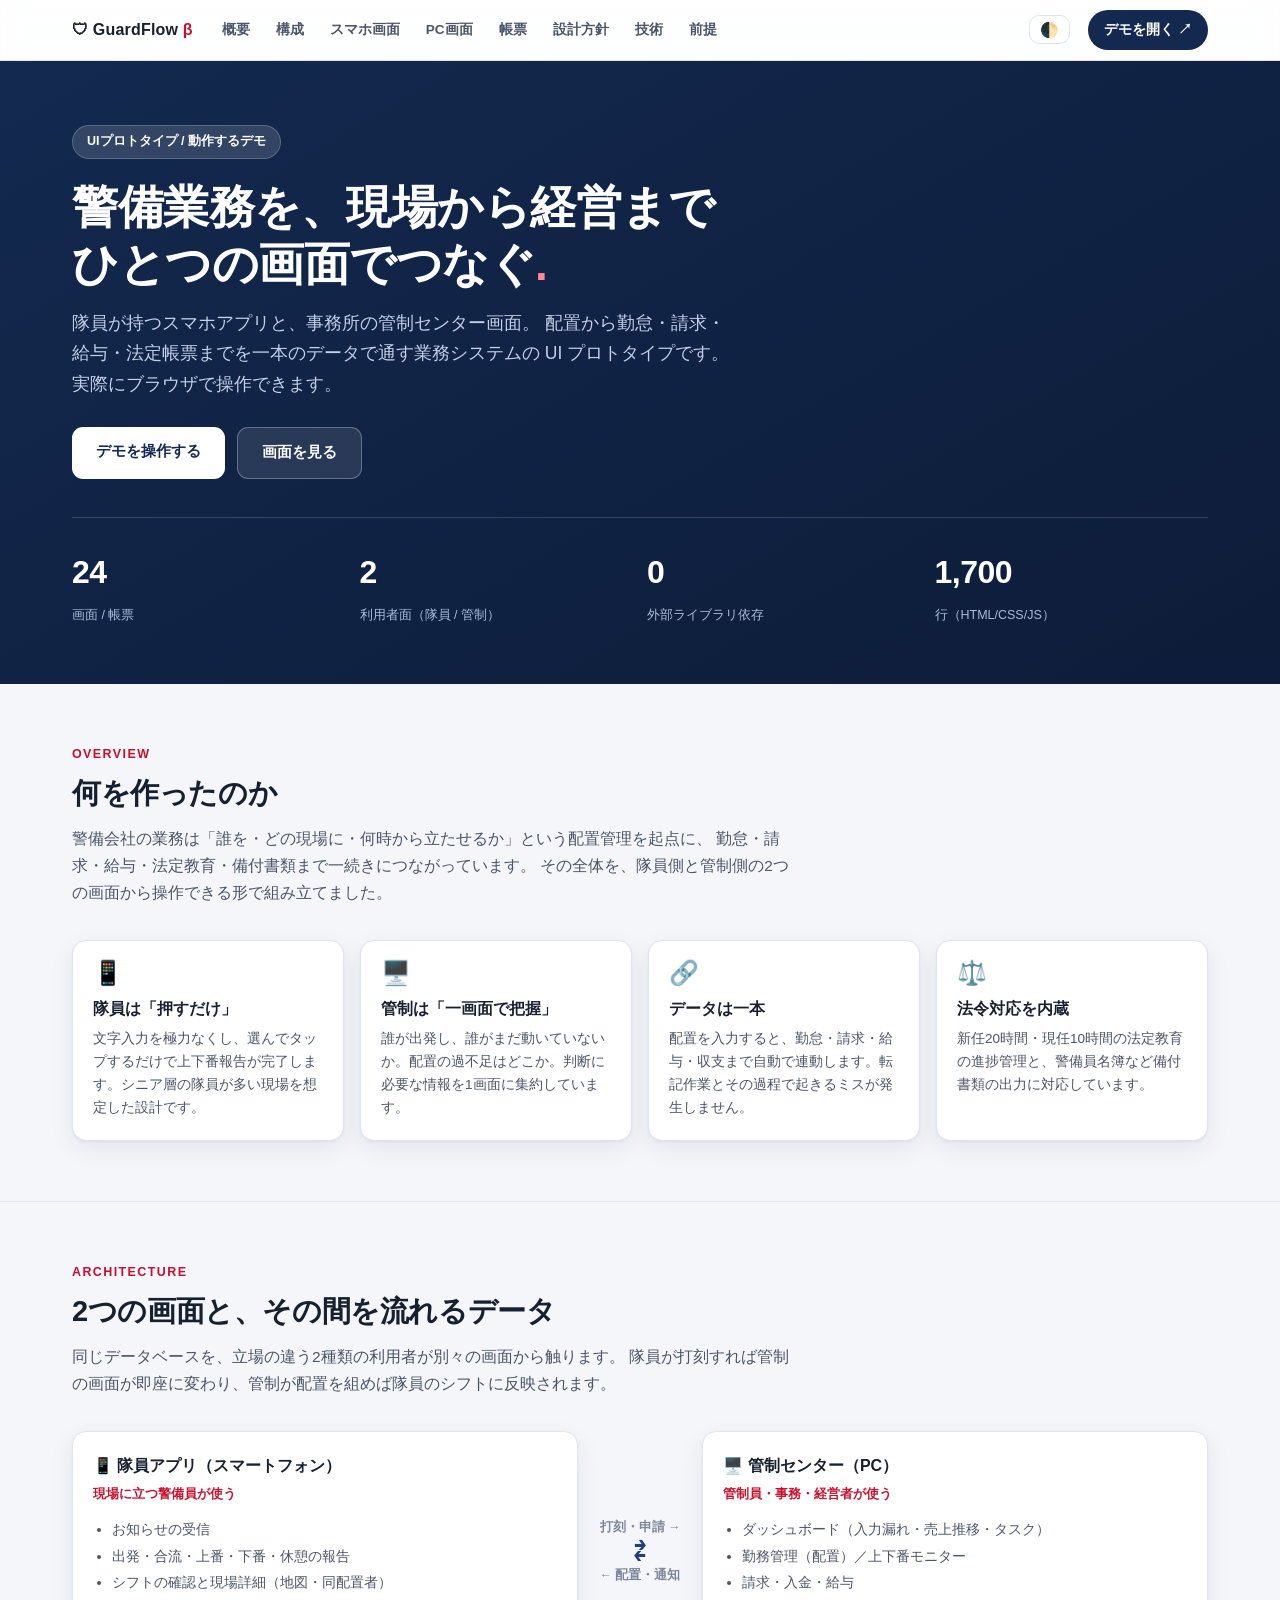
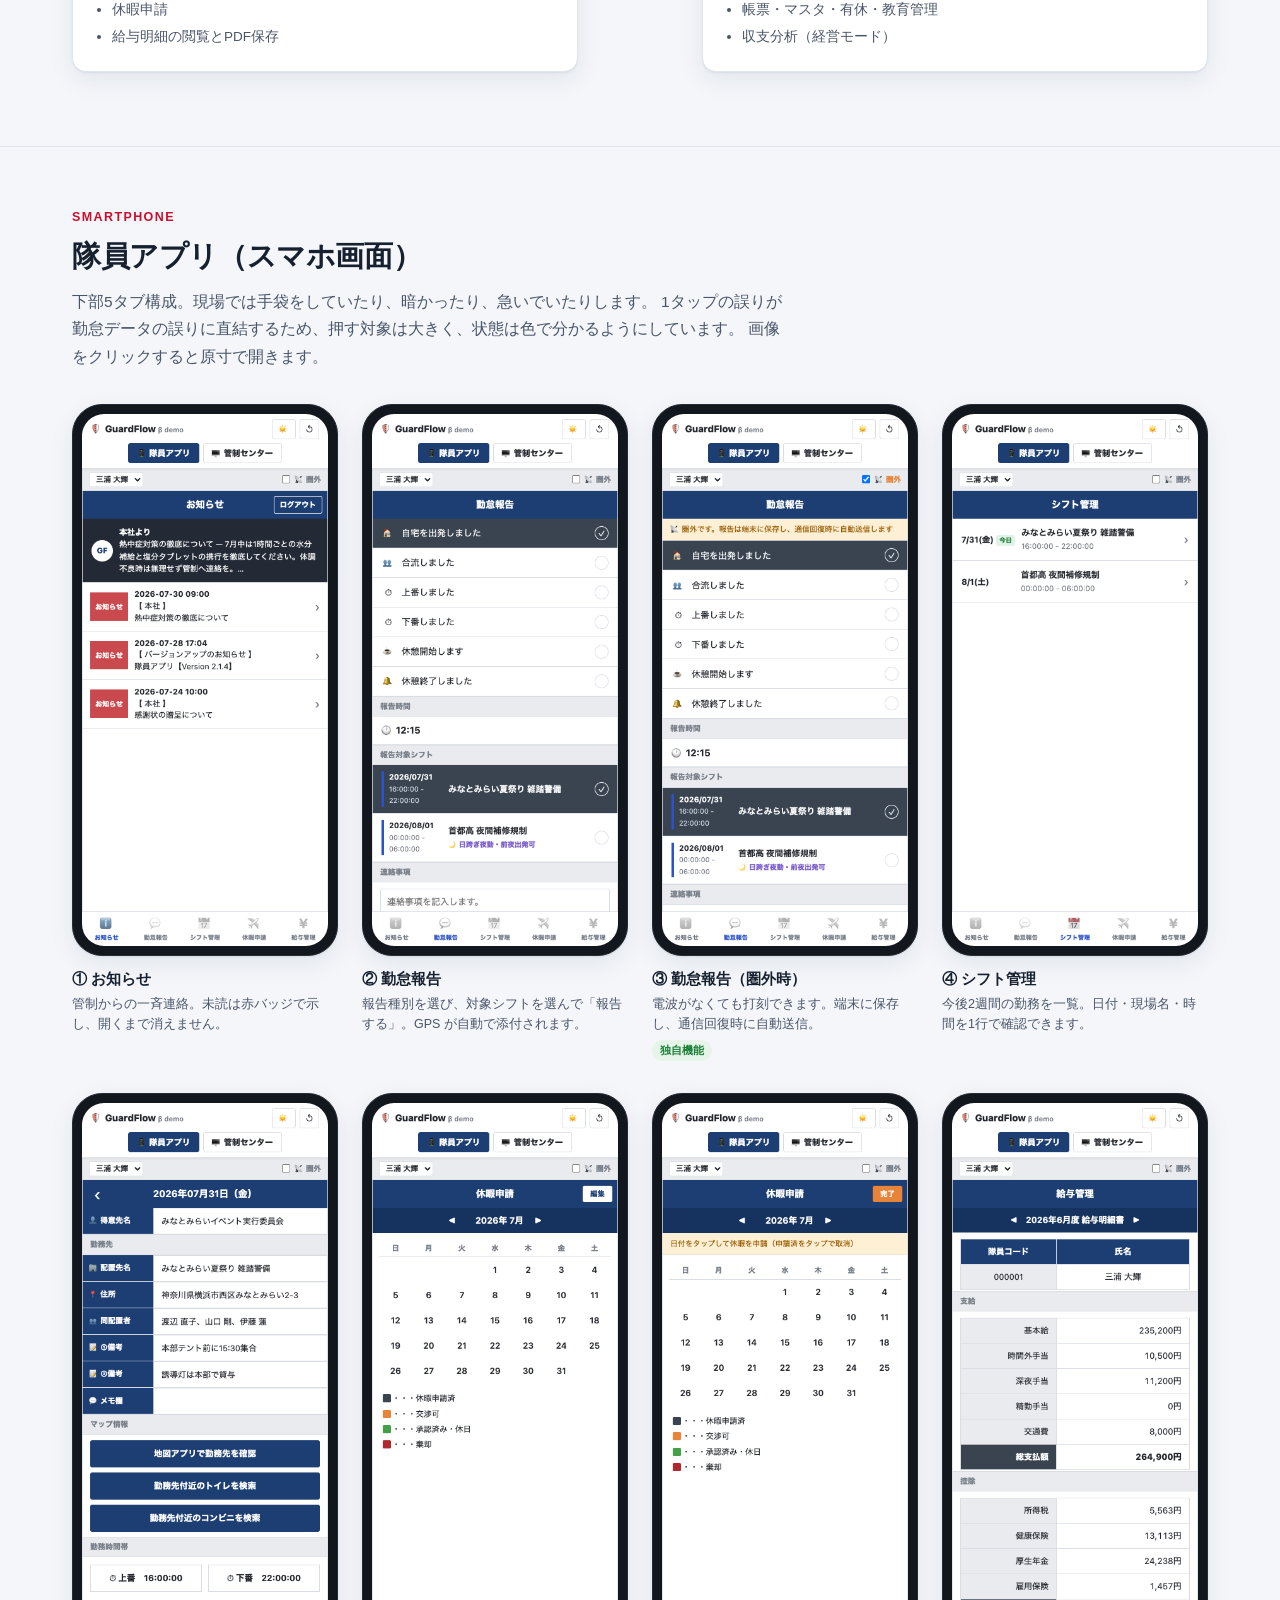
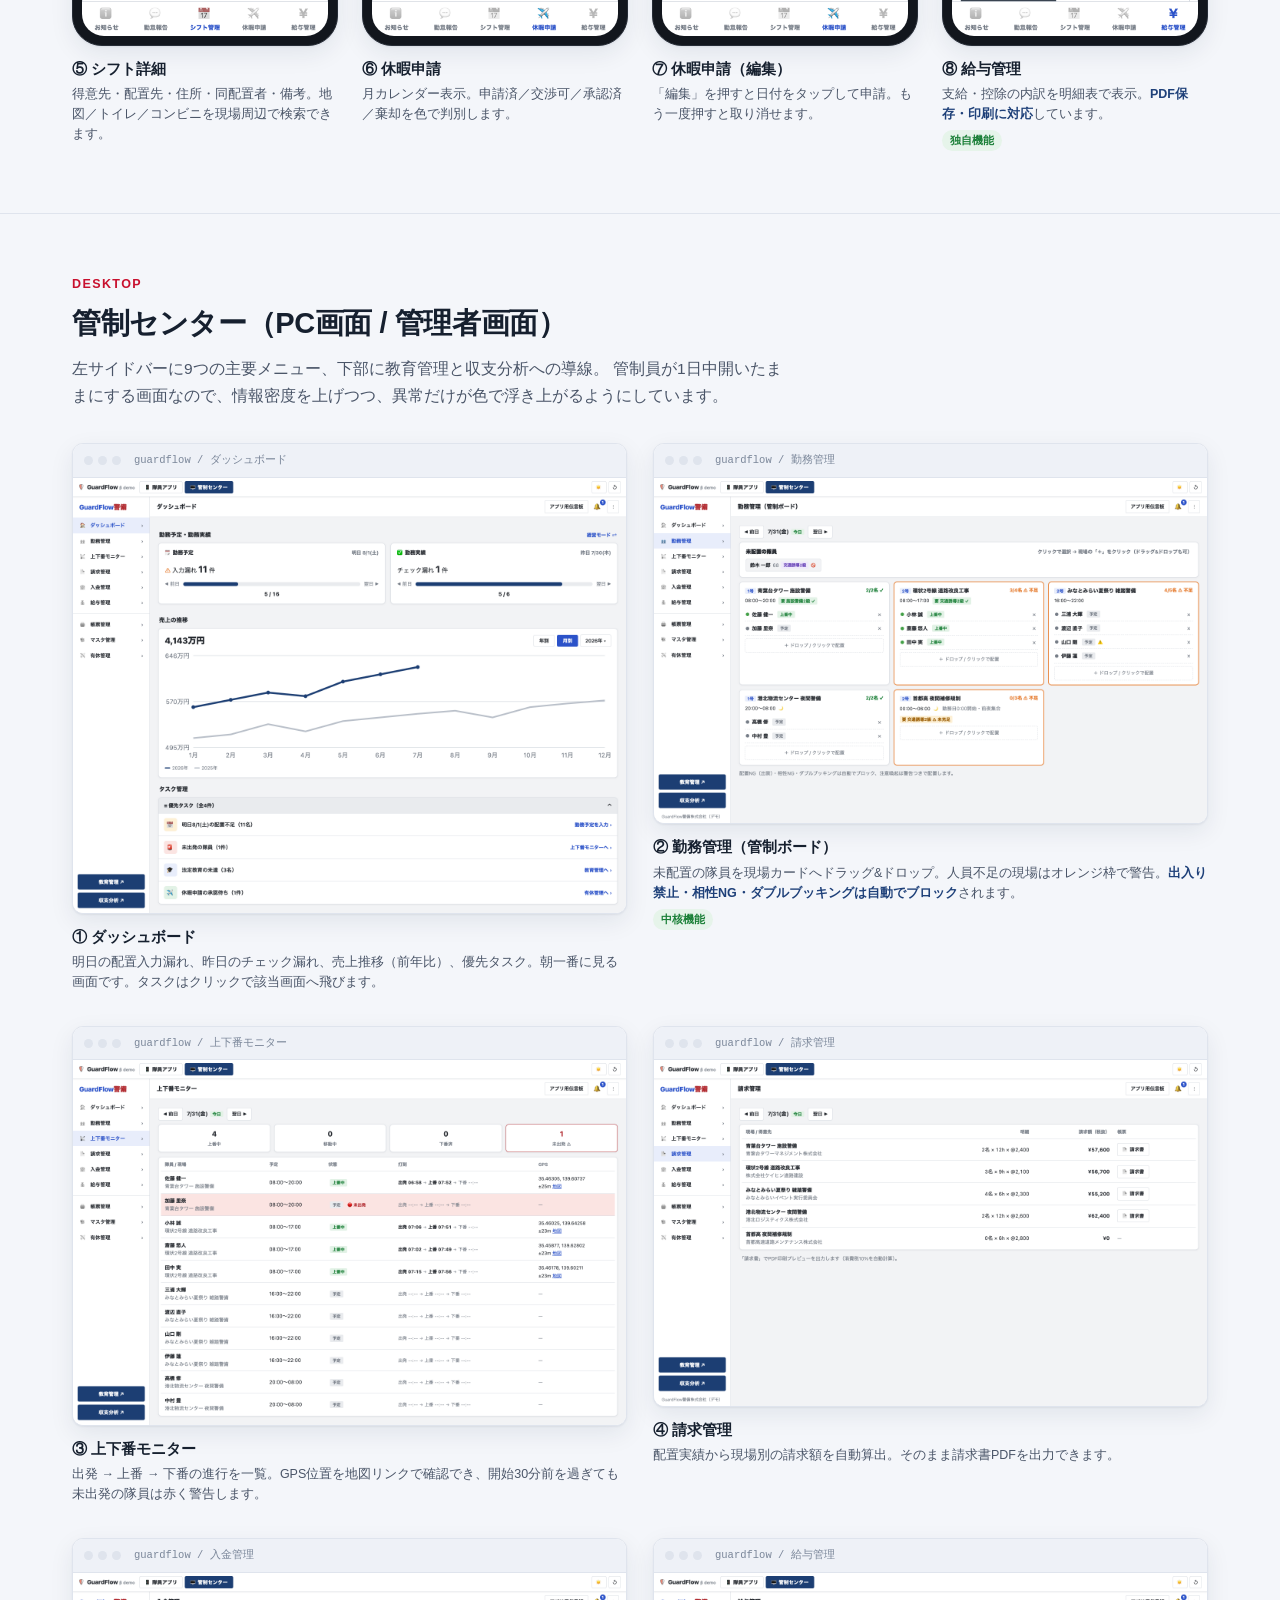
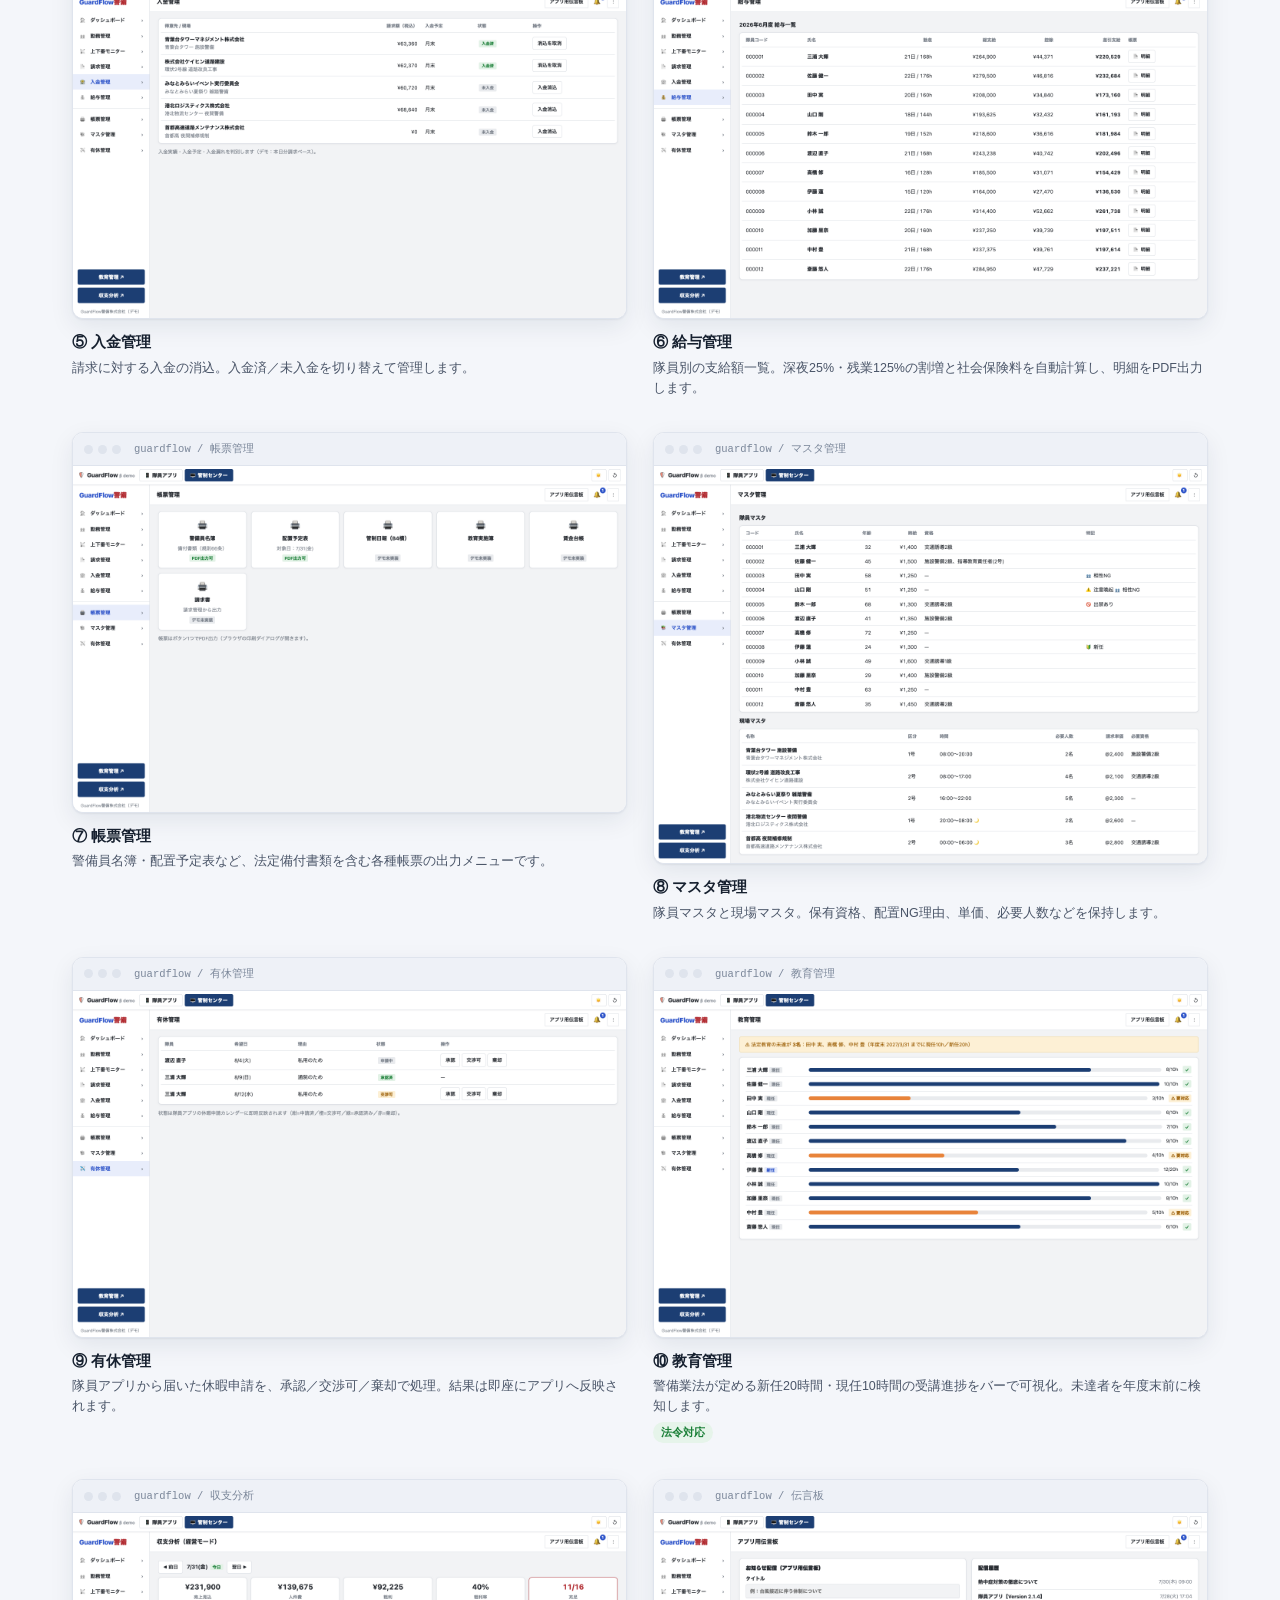
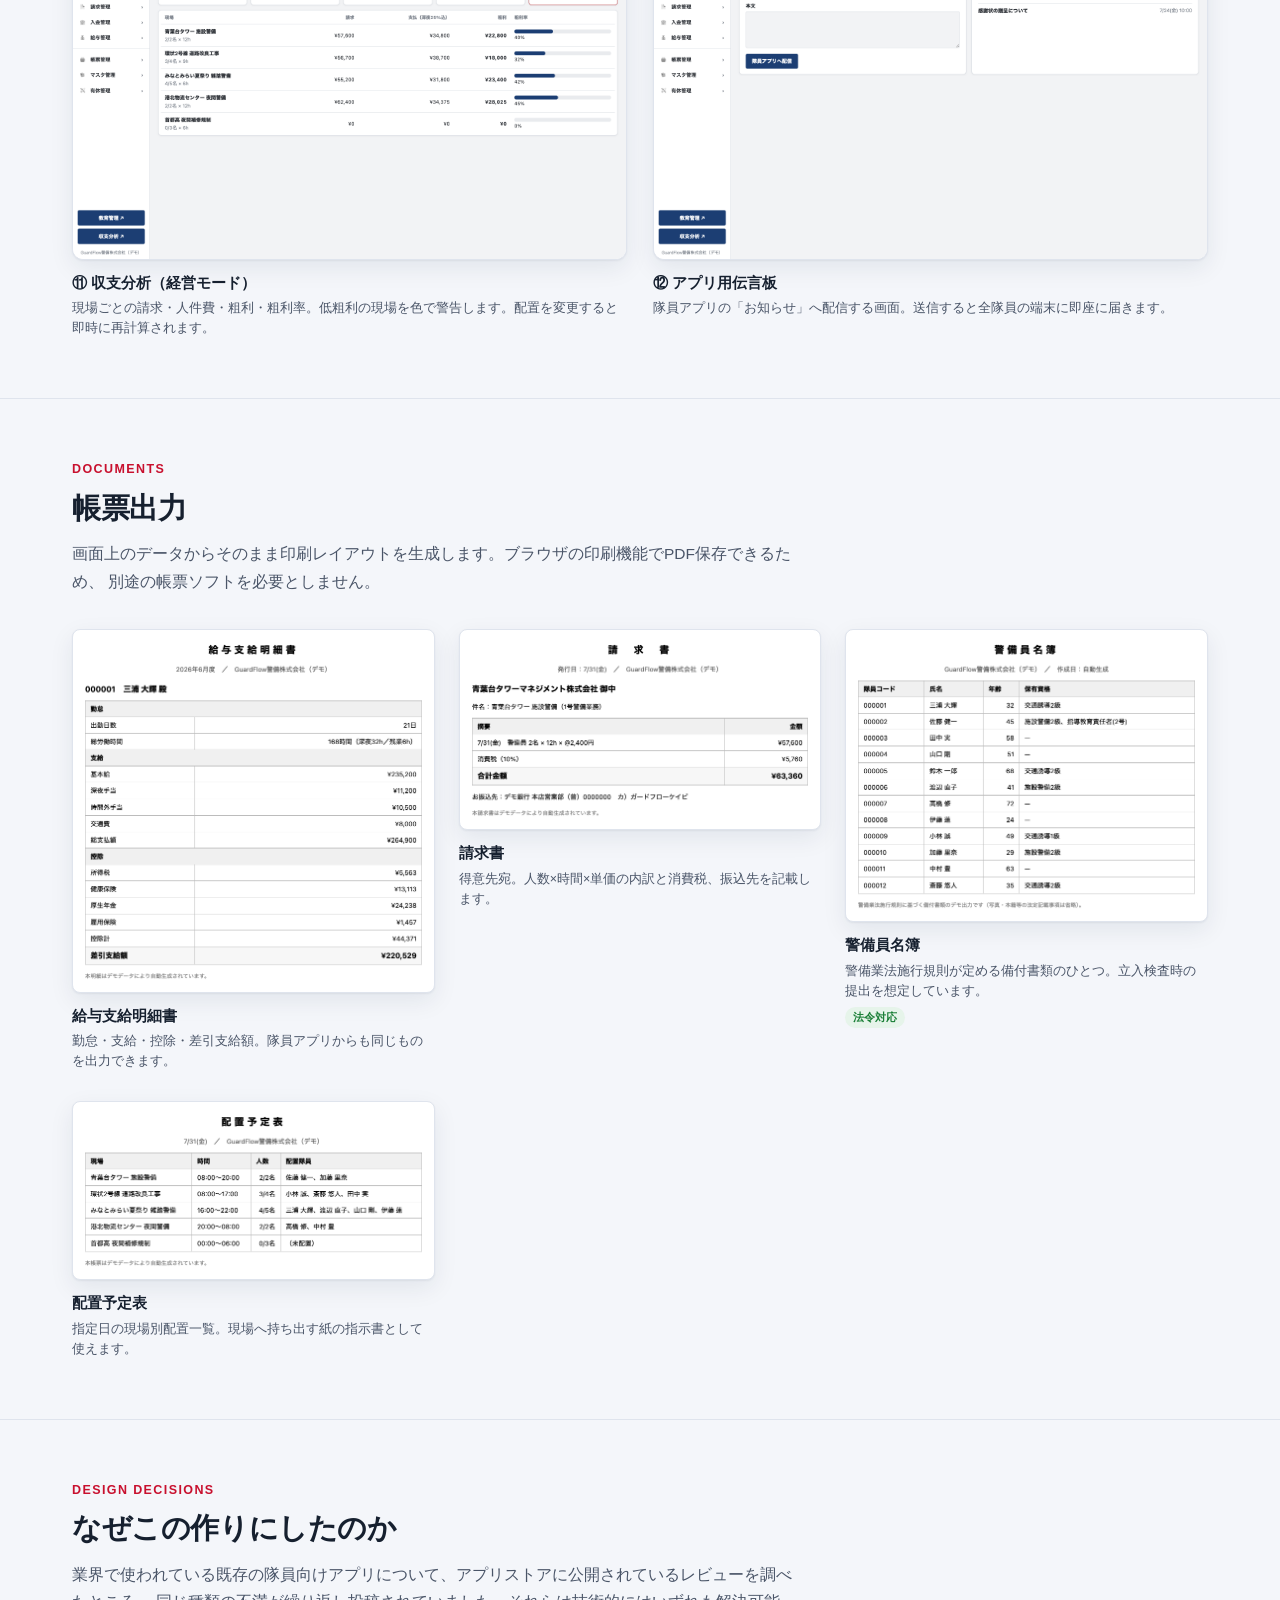
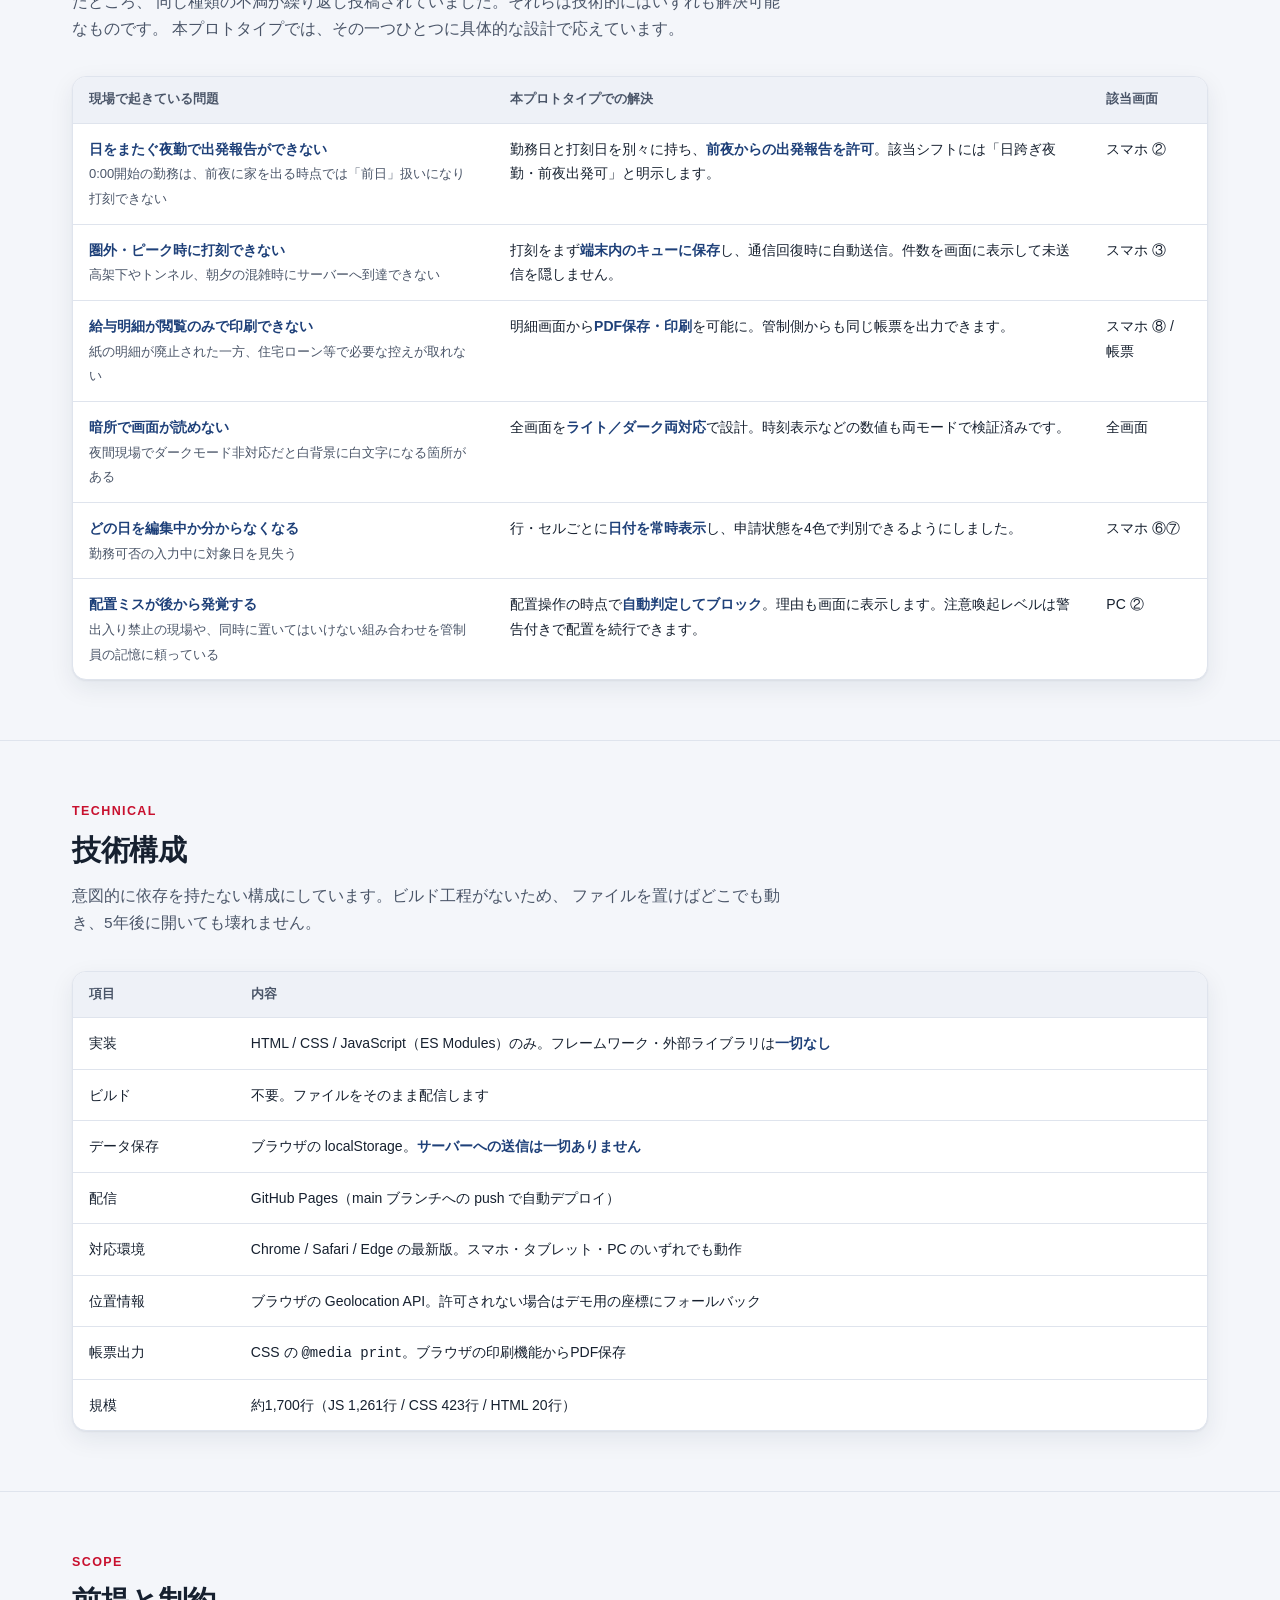
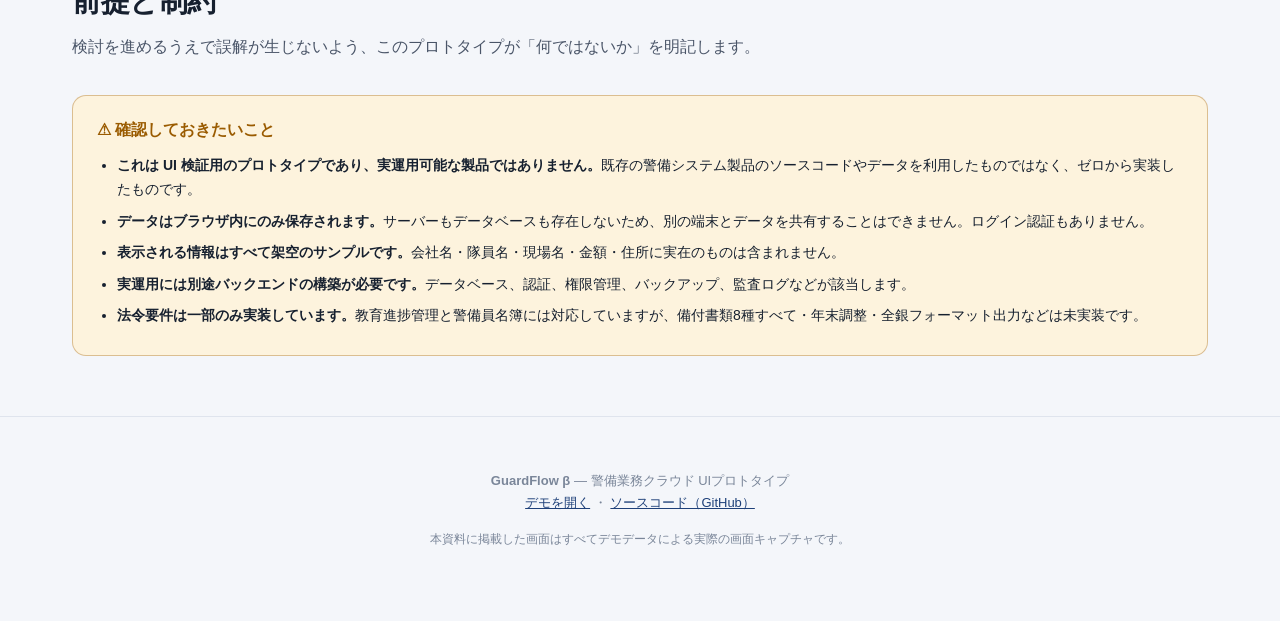
==== app/docs/index.html @ d98e6374 "画面説明資料と全24画面のスクリーンキャプチャを追加 app/docs/ に説明資料を追加し、GitHub Pages の /docs/ で公開する。  - スマホ8画面・PC12画面・帳票4種のキャ" ====
<!doctype html>
<html lang="ja">
<head>
<meta charset="utf-8">
<meta name="viewport" content="width=device-width, initial-scale=1">
<title>GuardFlow β — 画面説明資料</title>
<meta name="description" content="警備業向け業務管理システムのUIプロトタイプ。隊員向けスマホアプリと管制センターPC画面の全24画面を解説します。">
<style>
:root{
  --navy:#13294f; --navy-2:#1e4079; --navy-ink:#fff;
  --red:#c8102e;
  --bg:#f4f6fa; --surface:#fff; --surface-2:#eef1f7;
  --text:#16202f; --text-2:#4a5568; --muted:#7a8699;
  --line:#dfe4ed;
  --ok:#1a7f37; --ok-bg:#e6f4ea;
  --warn:#9a5b00; --warn-bg:#fdf3dd;
  --radius:14px;
  --shadow:0 1px 2px rgba(16,32,64,.06),0 8px 24px rgba(16,32,64,.08);
  --maxw:1180px;
}
@media (prefers-color-scheme:dark){:root:not([data-theme=light]){
  --navy:#25467f; --navy-2:#3560a8;
  --bg:#0e1420; --surface:#161e2c; --surface-2:#1e2836;
  --text:#e7ecf5; --text-2:#a9b4c6; --muted:#8391a6;
  --line:#2a3547;
  --ok:#5cc27a; --ok-bg:#17301f;
  --warn:#e0a53f; --warn-bg:#33280f;
  --shadow:0 1px 2px rgba(0,0,0,.4),0 8px 24px rgba(0,0,0,.35);
}}
[data-theme=dark]{
  --navy:#25467f; --navy-2:#3560a8;
  --bg:#0e1420; --surface:#161e2c; --surface-2:#1e2836;
  --text:#e7ecf5; --text-2:#a9b4c6; --muted:#8391a6;
  --line:#2a3547;
  --ok:#5cc27a; --ok-bg:#17301f;
  --warn:#e0a53f; --warn-bg:#33280f;
  --shadow:0 1px 2px rgba(0,0,0,.4),0 8px 24px rgba(0,0,0,.35);
}
*{box-sizing:border-box}
html{scroll-behavior:smooth;scroll-padding-top:72px}
body{
  margin:0;background:var(--bg);color:var(--text);
  font-family:-apple-system,BlinkMacSystemFont,"Hiragino Sans","Noto Sans JP","Yu Gothic UI",sans-serif;
  line-height:1.75;-webkit-font-smoothing:antialiased;
}
img{max-width:100%;height:auto;display:block}
a{color:var(--navy-2)}
.wrap{max-width:var(--maxw);margin:0 auto;padding:0 22px}

/* ---- nav ---- */
.nav{position:sticky;top:0;z-index:50;background:color-mix(in srgb,var(--surface) 90%,transparent);
  backdrop-filter:blur(12px);border-bottom:1px solid var(--line)}
.nav-in{max-width:var(--maxw);margin:0 auto;padding:10px 22px;display:flex;align-items:center;gap:18px}
.nav-brand{font-weight:800;white-space:nowrap;letter-spacing:.2px}
.nav-brand i{color:var(--red);font-style:normal}
.nav-links{display:flex;gap:4px;overflow-x:auto;flex:1;scrollbar-width:none}
.nav-links::-webkit-scrollbar{display:none}
.nav-links a{color:var(--text-2);text-decoration:none;font-size:13.5px;font-weight:600;
  padding:6px 11px;border-radius:999px;white-space:nowrap}
.nav-links a:hover{background:var(--surface-2);color:var(--text)}
.nav-cta{background:var(--navy);color:#fff;text-decoration:none;font-weight:700;font-size:13.5px;
  padding:8px 16px;border-radius:999px;white-space:nowrap}
#themeBtn{border:1px solid var(--line);background:var(--surface);border-radius:10px;
  padding:6px 10px;cursor:pointer;font-size:15px;line-height:1}

/* ---- hero ---- */
.hero{background:linear-gradient(150deg,var(--navy) 0%,#0d1c38 100%);color:#fff;padding:64px 0 56px}
.hero h1{font-size:clamp(30px,5vw,46px);line-height:1.25;margin:0 0 14px;letter-spacing:-.5px}
.hero h1 i{color:#ff8a95;font-style:normal}
.hero p{font-size:clamp(15px,2vw,17.5px);color:#c3d0e6;max-width:660px;margin:0 0 28px}
.hero-tag{display:inline-block;background:rgba(255,255,255,.14);border:1px solid rgba(255,255,255,.2);
  padding:5px 14px;border-radius:999px;font-size:12.5px;font-weight:700;margin-bottom:20px}
.hero-btns{display:flex;gap:12px;flex-wrap:wrap;margin-bottom:38px}
.btn{display:inline-block;text-decoration:none;font-weight:700;font-size:14.5px;padding:12px 24px;border-radius:11px}
.btn-1{background:#fff;color:var(--navy)}
.btn-2{background:rgba(255,255,255,.1);color:#fff;border:1px solid rgba(255,255,255,.28)}
.stats{display:grid;grid-template-columns:repeat(auto-fit,minmax(130px,1fr));gap:14px;
  border-top:1px solid rgba(255,255,255,.16);padding-top:26px}
.stat b{display:block;font-size:clamp(24px,3.4vw,32px);font-weight:800;letter-spacing:-.5px}
.stat span{font-size:12.5px;color:#a9bcd8}

/* ---- section ---- */
section{padding:60px 0;border-bottom:1px solid var(--line)}
.eyebrow{color:var(--red);font-weight:800;font-size:12.5px;letter-spacing:1.4px;margin:0 0 8px}
h2{font-size:clamp(22px,3.4vw,29px);margin:0 0 12px;letter-spacing:-.4px;line-height:1.35}
.lead{color:var(--text-2);max-width:720px;margin:0 0 34px;font-size:15.5px}
h3{font-size:17.5px;margin:40px 0 6px;display:flex;align-items:center;gap:9px;flex-wrap:wrap}
h3 .n{background:var(--navy);color:#fff;font-size:12px;width:24px;height:24px;border-radius:7px;
  display:grid;place-items:center;font-weight:800;flex:none}

/* ---- 構成図 ---- */
.arch{display:grid;grid-template-columns:1fr auto 1fr;gap:18px;align-items:stretch;margin-bottom:14px}
@media(max-width:760px){.arch{grid-template-columns:1fr}}
.arch-box{background:var(--surface);border:1px solid var(--line);border-radius:var(--radius);
  padding:20px;box-shadow:var(--shadow)}
.arch-box h4{margin:0 0 4px;font-size:16px}
.arch-box .who{color:var(--red);font-size:12.5px;font-weight:800;margin-bottom:12px}
.arch-box ul{margin:0;padding-left:19px;color:var(--text-2);font-size:13.5px}
.arch-box li{margin:3px 0}
.arch-mid{display:grid;place-items:center;color:var(--muted);font-size:12.5px;font-weight:700;
  text-align:center;padding:0 4px}
.arch-mid .ar{font-size:26px;color:var(--navy-2);line-height:1}
@media(max-width:760px){.arch-mid .ar{transform:rotate(90deg)}}

/* ---- 画面ギャラリー ---- */
.grid-sp{display:grid;grid-template-columns:repeat(auto-fill,minmax(232px,1fr));gap:30px 24px}
.grid-pc{display:grid;grid-template-columns:repeat(auto-fill,minmax(430px,1fr));gap:34px 26px}
.grid-doc{display:grid;grid-template-columns:repeat(auto-fill,minmax(320px,1fr));gap:30px 24px}
figure{margin:0}
figure a{display:block;text-decoration:none}
/* 端末フレーム */
.phone{background:#12161d;border-radius:30px;padding:9px;box-shadow:var(--shadow);
  border:1px solid #262c36;transition:transform .18s ease}
.phone img{border-radius:22px}
figure a:hover .phone{transform:translateY(-4px)}
.laptop{background:var(--surface);border:1px solid var(--line);border-radius:11px;overflow:hidden;
  box-shadow:var(--shadow);transition:transform .18s ease}
.laptop .bar{background:var(--surface-2);border-bottom:1px solid var(--line);padding:7px 11px;
  display:flex;gap:5px;align-items:center}
.laptop .dot{width:9px;height:9px;border-radius:50%;background:var(--line)}
.laptop .url{margin-left:8px;font-size:10.5px;color:var(--muted);font-family:ui-monospace,monospace;
  overflow:hidden;text-overflow:ellipsis;white-space:nowrap}
figure a:hover .laptop{transform:translateY(-4px)}
.paper{background:#fff;border:1px solid var(--line);border-radius:8px;padding:12px;
  box-shadow:var(--shadow);transition:transform .18s ease}
figure a:hover .paper{transform:translateY(-4px)}
figcaption{margin-top:11px}
figcaption>b{display:block;font-size:14.5px}
figcaption>span{display:block;color:var(--text-2);font-size:12.5px;line-height:1.6;margin-top:2px}
figcaption span b{color:var(--navy-2)}
.pill{display:inline-block;font-size:10.5px;font-weight:800;padding:2px 8px;border-radius:999px;
  background:var(--ok-bg);color:var(--ok);margin-top:6px}
.pill-w{background:var(--warn-bg);color:var(--warn)}

/* ---- テーブル ---- */
.tbl-wrap{overflow-x:auto;background:var(--surface);border:1px solid var(--line);
  border-radius:var(--radius);box-shadow:var(--shadow)}
table{width:100%;border-collapse:collapse;font-size:14px;min-width:600px}
th{background:var(--surface-2);text-align:left;padding:12px 16px;font-size:12.5px;
  color:var(--text-2);border-bottom:1px solid var(--line);white-space:nowrap}
td{padding:13px 16px;border-bottom:1px solid var(--line);vertical-align:top}
tr:last-child td{border-bottom:none}
td b{color:var(--navy-2)}

/* ---- カード ---- */
.cards{display:grid;grid-template-columns:repeat(auto-fit,minmax(250px,1fr));gap:16px}
.card{background:var(--surface);border:1px solid var(--line);border-radius:var(--radius);
  padding:20px;box-shadow:var(--shadow)}
.card .ic{font-size:24px;line-height:1;margin-bottom:10px}
.card h4{margin:0 0 6px;font-size:15.5px}
.card p{margin:0;color:var(--text-2);font-size:13.5px;line-height:1.7}

/* ---- 注意 ---- */
.note{background:var(--warn-bg);border:1px solid color-mix(in srgb,var(--warn) 35%,transparent);
  border-radius:var(--radius);padding:20px 24px}
.note h4{margin:0 0 10px;color:var(--warn);font-size:15.5px}
.note ul{margin:0;padding-left:20px;font-size:14px;color:var(--text)}
.note li{margin:7px 0}

footer{padding:40px 0 60px;color:var(--muted);font-size:13px;text-align:center}
footer a{color:var(--navy-2)}
@media print{
  .nav,.hero-btns,#themeBtn{display:none}
  body{background:#fff}
  section{page-break-inside:avoid;border-bottom:1px solid #ddd}
  .grid-pc,.grid-sp,.grid-doc{gap:16px}
}
</style>
</head>
<body>

<nav class="nav">
  <div class="nav-in">
    <span class="nav-brand">🛡 GuardFlow <i>β</i></span>
    <span class="nav-links">
      <a href="#overview">概要</a>
      <a href="#arch">構成</a>
      <a href="#sp">スマホ画面</a>
      <a href="#pc">PC画面</a>
      <a href="#doc">帳票</a>
      <a href="#design">設計方針</a>
      <a href="#tech">技術</a>
      <a href="#limit">前提</a>
    </span>
    <button id="themeBtn" title="ダーク／ライト切替">🌓</button>
    <a class="nav-cta" href="../" target="_blank" rel="noopener">デモを開く ↗</a>
  </div>
</nav>

<header class="hero">
  <div class="wrap">
    <span class="hero-tag">UIプロトタイプ / 動作するデモ</span>
    <h1>警備業務を、現場から経営まで<br>ひとつの画面でつなぐ<i>.</i></h1>
    <p>隊員が持つスマホアプリと、事務所の管制センター画面。
       配置から勤怠・請求・給与・法定帳票までを一本のデータで通す業務システムの UI プロトタイプです。
       実際にブラウザで操作できます。</p>
    <div class="hero-btns">
      <a class="btn btn-1" href="../" target="_blank" rel="noopener">デモを操作する</a>
      <a class="btn btn-2" href="#sp">画面を見る</a>
    </div>
    <div class="stats">
      <div class="stat"><b>24</b><span>画面 / 帳票</span></div>
      <div class="stat"><b>2</b><span>利用者面（隊員 / 管制）</span></div>
      <div class="stat"><b>0</b><span>外部ライブラリ依存</span></div>
      <div class="stat"><b>1,700</b><span>行（HTML/CSS/JS）</span></div>
    </div>
  </div>
</header>

<section id="overview">
  <div class="wrap">
    <p class="eyebrow">OVERVIEW</p>
    <h2>何を作ったのか</h2>
    <p class="lead">警備会社の業務は「誰を・どの現場に・何時から立たせるか」という配置管理を起点に、
      勤怠・請求・給与・法定教育・備付書類まで一続きにつながっています。
      その全体を、隊員側と管制側の2つの画面から操作できる形で組み立てました。</p>
    <div class="cards">
      <div class="card"><div class="ic">📱</div><h4>隊員は「押すだけ」</h4>
        <p>文字入力を極力なくし、選んでタップするだけで上下番報告が完了します。シニア層の隊員が多い現場を想定した設計です。</p></div>
      <div class="card"><div class="ic">🖥️</div><h4>管制は「一画面で把握」</h4>
        <p>誰が出発し、誰がまだ動いていないか。配置の過不足はどこか。判断に必要な情報を1画面に集約しています。</p></div>
      <div class="card"><div class="ic">🔗</div><h4>データは一本</h4>
        <p>配置を入力すると、勤怠・請求・給与・収支まで自動で連動します。転記作業とその過程で起きるミスが発生しません。</p></div>
      <div class="card"><div class="ic">⚖️</div><h4>法令対応を内蔵</h4>
        <p>新任20時間・現任10時間の法定教育の進捗管理と、警備員名簿など備付書類の出力に対応しています。</p></div>
    </div>
  </div>
</section>

<section id="arch">
  <div class="wrap">
    <p class="eyebrow">ARCHITECTURE</p>
    <h2>2つの画面と、その間を流れるデータ</h2>
    <p class="lead">同じデータベースを、立場の違う2種類の利用者が別々の画面から触ります。
      隊員が打刻すれば管制の画面が即座に変わり、管制が配置を組めば隊員のシフトに反映されます。</p>
    <div class="arch">
      <div class="arch-box">
        <h4>📱 隊員アプリ（スマートフォン）</h4>
        <div class="who">現場に立つ警備員が使う</div>
        <ul>
          <li>お知らせの受信</li>
          <li>出発・合流・上番・下番・休憩の報告</li>
          <li>シフトの確認と現場詳細（地図・同配置者）</li>
          <li>休暇申請</li>
          <li>給与明細の閲覧とPDF保存</li>
        </ul>
      </div>
      <div class="arch-mid">
        <div>打刻・申請 →<div class="ar">⇄</div>← 配置・通知</div>
      </div>
      <div class="arch-box">
        <h4>🖥️ 管制センター（PC）</h4>
        <div class="who">管制員・事務・経営者が使う</div>
        <ul>
          <li>ダッシュボード（入力漏れ・売上推移・タスク）</li>
          <li>勤務管理（配置）／上下番モニター</li>
          <li>請求・入金・給与</li>
          <li>帳票・マスタ・有休・教育管理</li>
          <li>収支分析（経営モード）</li>
        </ul>
      </div>
    </div>
  </div>
</section>

<section id="sp">
  <div class="wrap">
    <p class="eyebrow">SMARTPHONE</p>
    <h2>隊員アプリ（スマホ画面）</h2>
    <p class="lead">下部5タブ構成。現場では手袋をしていたり、暗かったり、急いでいたりします。
      1タップの誤りが勤怠データの誤りに直結するため、押す対象は大きく、状態は色で分かるようにしています。
      画像をクリックすると原寸で開きます。</p>
    <div class="grid-sp">

      <figure><a href="img/sp-notice.png" target="_blank" rel="noopener"><div class="phone"><img src="img/sp-notice.png" alt="お知らせ画面" loading="lazy"></div></a>
        <figcaption><b>① お知らせ</b><span>管制からの一斉連絡。未読は赤バッジで示し、開くまで消えません。</span></figcaption></figure>

      <figure><a href="img/sp-report.png" target="_blank" rel="noopener"><div class="phone"><img src="img/sp-report.png" alt="勤怠報告画面" loading="lazy"></div></a>
        <figcaption><b>② 勤怠報告</b><span>報告種別を選び、対象シフトを選んで「報告する」。GPS が自動で添付されます。</span></figcaption></figure>

      <figure><a href="img/sp-report-offline.png" target="_blank" rel="noopener"><div class="phone"><img src="img/sp-report-offline.png" alt="圏外モードの勤怠報告画面" loading="lazy"></div></a>
        <figcaption><b>③ 勤怠報告（圏外時）</b><span>電波がなくても打刻できます。端末に保存し、通信回復時に自動送信。</span><span class="pill">独自機能</span></figcaption></figure>

      <figure><a href="img/sp-shift.png" target="_blank" rel="noopener"><div class="phone"><img src="img/sp-shift.png" alt="シフト管理画面" loading="lazy"></div></a>
        <figcaption><b>④ シフト管理</b><span>今後2週間の勤務を一覧。日付・現場名・時間を1行で確認できます。</span></figcaption></figure>

      <figure><a href="img/sp-shift-detail.png" target="_blank" rel="noopener"><div class="phone"><img src="img/sp-shift-detail.png" alt="シフト詳細画面" loading="lazy"></div></a>
        <figcaption><b>⑤ シフト詳細</b><span>得意先・配置先・住所・同配置者・備考。地図／トイレ／コンビニを現場周辺で検索できます。</span></figcaption></figure>

      <figure><a href="img/sp-leave.png" target="_blank" rel="noopener"><div class="phone"><img src="img/sp-leave.png" alt="休暇申請カレンダー" loading="lazy"></div></a>
        <figcaption><b>⑥ 休暇申請</b><span>月カレンダー表示。申請済／交渉可／承認済／棄却を色で判別します。</span></figcaption></figure>

      <figure><a href="img/sp-leave-edit.png" target="_blank" rel="noopener"><div class="phone"><img src="img/sp-leave-edit.png" alt="休暇申請の編集モード" loading="lazy"></div></a>
        <figcaption><b>⑦ 休暇申請（編集）</b><span>「編集」を押すと日付をタップして申請。もう一度押すと取り消せます。</span></figcaption></figure>

      <figure><a href="img/sp-pay.png" target="_blank" rel="noopener"><div class="phone"><img src="img/sp-pay.png" alt="給与管理画面" loading="lazy"></div></a>
        <figcaption><b>⑧ 給与管理</b><span>支給・控除の内訳を明細表で表示。<b>PDF保存・印刷に対応</b>しています。</span><span class="pill">独自機能</span></figcaption></figure>

    </div>
  </div>
</section>

<section id="pc">
  <div class="wrap">
    <p class="eyebrow">DESKTOP</p>
    <h2>管制センター（PC画面 / 管理者画面）</h2>
    <p class="lead">左サイドバーに9つの主要メニュー、下部に教育管理と収支分析への導線。
      管制員が1日中開いたままにする画面なので、情報密度を上げつつ、異常だけが色で浮き上がるようにしています。</p>
    <div class="grid-pc">

      <figure><a href="img/pc-dash.png" target="_blank" rel="noopener"><div class="laptop"><div class="bar"><i class="dot"></i><i class="dot"></i><i class="dot"></i><span class="url">guardflow / ダッシュボード</span></div><img src="img/pc-dash.png" alt="ダッシュボード" loading="lazy"></div></a>
        <figcaption><b>① ダッシュボード</b><span>明日の配置入力漏れ、昨日のチェック漏れ、売上推移（前年比）、優先タスク。朝一番に見る画面です。タスクはクリックで該当画面へ飛びます。</span></figcaption></figure>

      <figure><a href="img/pc-board.png" target="_blank" rel="noopener"><div class="laptop"><div class="bar"><i class="dot"></i><i class="dot"></i><i class="dot"></i><span class="url">guardflow / 勤務管理</span></div><img src="img/pc-board.png" alt="勤務管理（管制ボード）" loading="lazy"></div></a>
        <figcaption><b>② 勤務管理（管制ボード）</b><span>未配置の隊員を現場カードへドラッグ&ドロップ。人員不足の現場はオレンジ枠で警告。<b>出入り禁止・相性NG・ダブルブッキングは自動でブロック</b>されます。</span><span class="pill">中核機能</span></figcaption></figure>

      <figure><a href="img/pc-monitor.png" target="_blank" rel="noopener"><div class="laptop"><div class="bar"><i class="dot"></i><i class="dot"></i><i class="dot"></i><span class="url">guardflow / 上下番モニター</span></div><img src="img/pc-monitor.png" alt="上下番モニター" loading="lazy"></div></a>
        <figcaption><b>③ 上下番モニター</b><span>出発 → 上番 → 下番の進行を一覧。GPS位置を地図リンクで確認でき、開始30分前を過ぎても未出発の隊員は赤く警告します。</span></figcaption></figure>

      <figure><a href="img/pc-billing.png" target="_blank" rel="noopener"><div class="laptop"><div class="bar"><i class="dot"></i><i class="dot"></i><i class="dot"></i><span class="url">guardflow / 請求管理</span></div><img src="img/pc-billing.png" alt="請求管理" loading="lazy"></div></a>
        <figcaption><b>④ 請求管理</b><span>配置実績から現場別の請求額を自動算出。そのまま請求書PDFを出力できます。</span></figcaption></figure>

      <figure><a href="img/pc-deposit.png" target="_blank" rel="noopener"><div class="laptop"><div class="bar"><i class="dot"></i><i class="dot"></i><i class="dot"></i><span class="url">guardflow / 入金管理</span></div><img src="img/pc-deposit.png" alt="入金管理" loading="lazy"></div></a>
        <figcaption><b>⑤ 入金管理</b><span>請求に対する入金の消込。入金済／未入金を切り替えて管理します。</span></figcaption></figure>

      <figure><a href="img/pc-payroll.png" target="_blank" rel="noopener"><div class="laptop"><div class="bar"><i class="dot"></i><i class="dot"></i><i class="dot"></i><span class="url">guardflow / 給与管理</span></div><img src="img/pc-payroll.png" alt="給与管理" loading="lazy"></div></a>
        <figcaption><b>⑥ 給与管理</b><span>隊員別の支給額一覧。深夜25%・残業125%の割増と社会保険料を自動計算し、明細をPDF出力します。</span></figcaption></figure>

      <figure><a href="img/pc-reports.png" target="_blank" rel="noopener"><div class="laptop"><div class="bar"><i class="dot"></i><i class="dot"></i><i class="dot"></i><span class="url">guardflow / 帳票管理</span></div><img src="img/pc-reports.png" alt="帳票管理" loading="lazy"></div></a>
        <figcaption><b>⑦ 帳票管理</b><span>警備員名簿・配置予定表など、法定備付書類を含む各種帳票の出力メニューです。</span></figcaption></figure>

      <figure><a href="img/pc-master.png" target="_blank" rel="noopener"><div class="laptop"><div class="bar"><i class="dot"></i><i class="dot"></i><i class="dot"></i><span class="url">guardflow / マスタ管理</span></div><img src="img/pc-master.png" alt="マスタ管理" loading="lazy"></div></a>
        <figcaption><b>⑧ マスタ管理</b><span>隊員マスタと現場マスタ。保有資格、配置NG理由、単価、必要人数などを保持します。</span></figcaption></figure>

      <figure><a href="img/pc-leave.png" target="_blank" rel="noopener"><div class="laptop"><div class="bar"><i class="dot"></i><i class="dot"></i><i class="dot"></i><span class="url">guardflow / 有休管理</span></div><img src="img/pc-leave.png" alt="有休管理" loading="lazy"></div></a>
        <figcaption><b>⑨ 有休管理</b><span>隊員アプリから届いた休暇申請を、承認／交渉可／棄却で処理。結果は即座にアプリへ反映されます。</span></figcaption></figure>

      <figure><a href="img/pc-edu.png" target="_blank" rel="noopener"><div class="laptop"><div class="bar"><i class="dot"></i><i class="dot"></i><i class="dot"></i><span class="url">guardflow / 教育管理</span></div><img src="img/pc-edu.png" alt="教育管理" loading="lazy"></div></a>
        <figcaption><b>⑩ 教育管理</b><span>警備業法が定める新任20時間・現任10時間の受講進捗をバーで可視化。未達者を年度末前に検知します。</span><span class="pill">法令対応</span></figcaption></figure>

      <figure><a href="img/pc-finance.png" target="_blank" rel="noopener"><div class="laptop"><div class="bar"><i class="dot"></i><i class="dot"></i><i class="dot"></i><span class="url">guardflow / 収支分析</span></div><img src="img/pc-finance.png" alt="収支分析（経営モード）" loading="lazy"></div></a>
        <figcaption><b>⑪ 収支分析（経営モード）</b><span>現場ごとの請求・人件費・粗利・粗利率。低粗利の現場を色で警告します。配置を変更すると即時に再計算されます。</span></figcaption></figure>

      <figure><a href="img/pc-msg.png" target="_blank" rel="noopener"><div class="laptop"><div class="bar"><i class="dot"></i><i class="dot"></i><i class="dot"></i><span class="url">guardflow / 伝言板</span></div><img src="img/pc-msg.png" alt="アプリ用伝言板" loading="lazy"></div></a>
        <figcaption><b>⑫ アプリ用伝言板</b><span>隊員アプリの「お知らせ」へ配信する画面。送信すると全隊員の端末に即座に届きます。</span></figcaption></figure>

    </div>
  </div>
</section>

<section id="doc">
  <div class="wrap">
    <p class="eyebrow">DOCUMENTS</p>
    <h2>帳票出力</h2>
    <p class="lead">画面上のデータからそのまま印刷レイアウトを生成します。ブラウザの印刷機能でPDF保存できるため、
      別途の帳票ソフトを必要としません。</p>
    <div class="grid-doc">
      <figure><a href="img/doc-payslip.png" target="_blank" rel="noopener"><div class="paper"><img src="img/doc-payslip.png" alt="給与支給明細書" loading="lazy"></div></a>
        <figcaption><b>給与支給明細書</b><span>勤怠・支給・控除・差引支給額。隊員アプリからも同じものを出力できます。</span></figcaption></figure>
      <figure><a href="img/doc-invoice.png" target="_blank" rel="noopener"><div class="paper"><img src="img/doc-invoice.png" alt="請求書" loading="lazy"></div></a>
        <figcaption><b>請求書</b><span>得意先宛。人数×時間×単価の内訳と消費税、振込先を記載します。</span></figcaption></figure>
      <figure><a href="img/doc-roster.png" target="_blank" rel="noopener"><div class="paper"><img src="img/doc-roster.png" alt="警備員名簿" loading="lazy"></div></a>
        <figcaption><b>警備員名簿</b><span>警備業法施行規則が定める備付書類のひとつ。立入検査時の提出を想定しています。</span><span class="pill">法令対応</span></figcaption></figure>
      <figure><a href="img/doc-schedule.png" target="_blank" rel="noopener"><div class="paper"><img src="img/doc-schedule.png" alt="配置予定表" loading="lazy"></div></a>
        <figcaption><b>配置予定表</b><span>指定日の現場別配置一覧。現場へ持ち出す紙の指示書として使えます。</span></figcaption></figure>
    </div>
  </div>
</section>

<section id="design">
  <div class="wrap">
    <p class="eyebrow">DESIGN DECISIONS</p>
    <h2>なぜこの作りにしたのか</h2>
    <p class="lead">業界で使われている既存の隊員向けアプリについて、アプリストアに公開されているレビューを調べたところ、
      同じ種類の不満が繰り返し投稿されていました。それらは技術的にはいずれも解決可能なものです。
      本プロトタイプでは、その一つひとつに具体的な設計で応えています。</p>
    <div class="tbl-wrap">
      <table>
        <thead><tr><th>現場で起きている問題</th><th>本プロトタイプでの解決</th><th>該当画面</th></tr></thead>
        <tbody>
          <tr>
            <td><b>日をまたぐ夜勤で出発報告ができない</b><br><span style="color:var(--text-2);font-size:13px">0:00開始の勤務は、前夜に家を出る時点では「前日」扱いになり打刻できない</span></td>
            <td>勤務日と打刻日を別々に持ち、<b>前夜からの出発報告を許可</b>。該当シフトには「日跨ぎ夜勤・前夜出発可」と明示します。</td>
            <td>スマホ ②</td>
          </tr>
          <tr>
            <td><b>圏外・ピーク時に打刻できない</b><br><span style="color:var(--text-2);font-size:13px">高架下やトンネル、朝夕の混雑時にサーバーへ到達できない</span></td>
            <td>打刻をまず<b>端末内のキューに保存</b>し、通信回復時に自動送信。件数を画面に表示して未送信を隠しません。</td>
            <td>スマホ ③</td>
          </tr>
          <tr>
            <td><b>給与明細が閲覧のみで印刷できない</b><br><span style="color:var(--text-2);font-size:13px">紙の明細が廃止された一方、住宅ローン等で必要な控えが取れない</span></td>
            <td>明細画面から<b>PDF保存・印刷</b>を可能に。管制側からも同じ帳票を出力できます。</td>
            <td>スマホ ⑧ / 帳票</td>
          </tr>
          <tr>
            <td><b>暗所で画面が読めない</b><br><span style="color:var(--text-2);font-size:13px">夜間現場でダークモード非対応だと白背景に白文字になる箇所がある</span></td>
            <td>全画面を<b>ライト／ダーク両対応</b>で設計。時刻表示などの数値も両モードで検証済みです。</td>
            <td>全画面</td>
          </tr>
          <tr>
            <td><b>どの日を編集中か分からなくなる</b><br><span style="color:var(--text-2);font-size:13px">勤務可否の入力中に対象日を見失う</span></td>
            <td>行・セルごとに<b>日付を常時表示</b>し、申請状態を4色で判別できるようにしました。</td>
            <td>スマホ ⑥⑦</td>
          </tr>
          <tr>
            <td><b>配置ミスが後から発覚する</b><br><span style="color:var(--text-2);font-size:13px">出入り禁止の現場や、同時に置いてはいけない組み合わせを管制員の記憶に頼っている</span></td>
            <td>配置操作の時点で<b>自動判定してブロック</b>。理由も画面に表示します。注意喚起レベルは警告付きで配置を続行できます。</td>
            <td>PC ②</td>
          </tr>
        </tbody>
      </table>
    </div>
  </div>
</section>

<section id="tech">
  <div class="wrap">
    <p class="eyebrow">TECHNICAL</p>
    <h2>技術構成</h2>
    <p class="lead">意図的に依存を持たない構成にしています。ビルド工程がないため、
      ファイルを置けばどこでも動き、5年後に開いても壊れません。</p>
    <div class="tbl-wrap">
      <table>
        <thead><tr><th>項目</th><th>内容</th></tr></thead>
        <tbody>
          <tr><td>実装</td><td>HTML / CSS / JavaScript（ES Modules）のみ。フレームワーク・外部ライブラリは<b>一切なし</b></td></tr>
          <tr><td>ビルド</td><td>不要。ファイルをそのまま配信します</td></tr>
          <tr><td>データ保存</td><td>ブラウザの localStorage。<b>サーバーへの送信は一切ありません</b></td></tr>
          <tr><td>配信</td><td>GitHub Pages（main ブランチへの push で自動デプロイ）</td></tr>
          <tr><td>対応環境</td><td>Chrome / Safari / Edge の最新版。スマホ・タブレット・PC のいずれでも動作</td></tr>
          <tr><td>位置情報</td><td>ブラウザの Geolocation API。許可されない場合はデモ用の座標にフォールバック</td></tr>
          <tr><td>帳票出力</td><td>CSS の <code>@media print</code>。ブラウザの印刷機能からPDF保存</td></tr>
          <tr><td>規模</td><td>約1,700行（JS 1,261行 / CSS 423行 / HTML 20行）</td></tr>
        </tbody>
      </table>
    </div>
  </div>
</section>

<section id="limit">
  <div class="wrap">
    <p class="eyebrow">SCOPE</p>
    <h2>前提と制約</h2>
    <p class="lead">検討を進めるうえで誤解が生じないよう、このプロトタイプが「何ではないか」を明記します。</p>
    <div class="note">
      <h4>⚠ 確認しておきたいこと</h4>
      <ul>
        <li><b>これは UI 検証用のプロトタイプであり、実運用可能な製品ではありません。</b>既存の警備システム製品のソースコードやデータを利用したものではなく、ゼロから実装したものです。</li>
        <li><b>データはブラウザ内にのみ保存されます。</b>サーバーもデータベースも存在しないため、別の端末とデータを共有することはできません。ログイン認証もありません。</li>
        <li><b>表示される情報はすべて架空のサンプルです。</b>会社名・隊員名・現場名・金額・住所に実在のものは含まれません。</li>
        <li><b>実運用には別途バックエンドの構築が必要です。</b>データベース、認証、権限管理、バックアップ、監査ログなどが該当します。</li>
        <li><b>法令要件は一部のみ実装しています。</b>教育進捗管理と警備員名簿には対応していますが、備付書類8種すべて・年末調整・全銀フォーマット出力などは未実装です。</li>
      </ul>
    </div>
  </div>
</section>

<footer>
  <div class="wrap">
    <p><b>GuardFlow β</b> — 警備業務クラウド UIプロトタイプ<br>
    <a href="../" target="_blank" rel="noopener">デモを開く</a> ・
    <a href="https://github.com/playmark0227-svg/guardflow-demo" target="_blank" rel="noopener">ソースコード（GitHub）</a></p>
    <p style="margin-top:14px;font-size:12px">本資料に掲載した画面はすべてデモデータによる実際の画面キャプチャです。</p>
  </div>
</footer>

<script>
const b = document.getElementById('themeBtn');
const saved = localStorage.getItem('gf-doc-theme');
if (saved) document.documentElement.setAttribute('data-theme', saved);
b.addEventListener('click', () => {
  const cur = document.documentElement.getAttribute('data-theme')
    || (matchMedia('(prefers-color-scheme: dark)').matches ? 'dark' : 'light');
  const next = cur === 'dark' ? 'light' : 'dark';
  document.documentElement.setAttribute('data-theme', next);
  localStorage.setItem('gf-doc-theme', next);
});
</script>
</body>
</html>
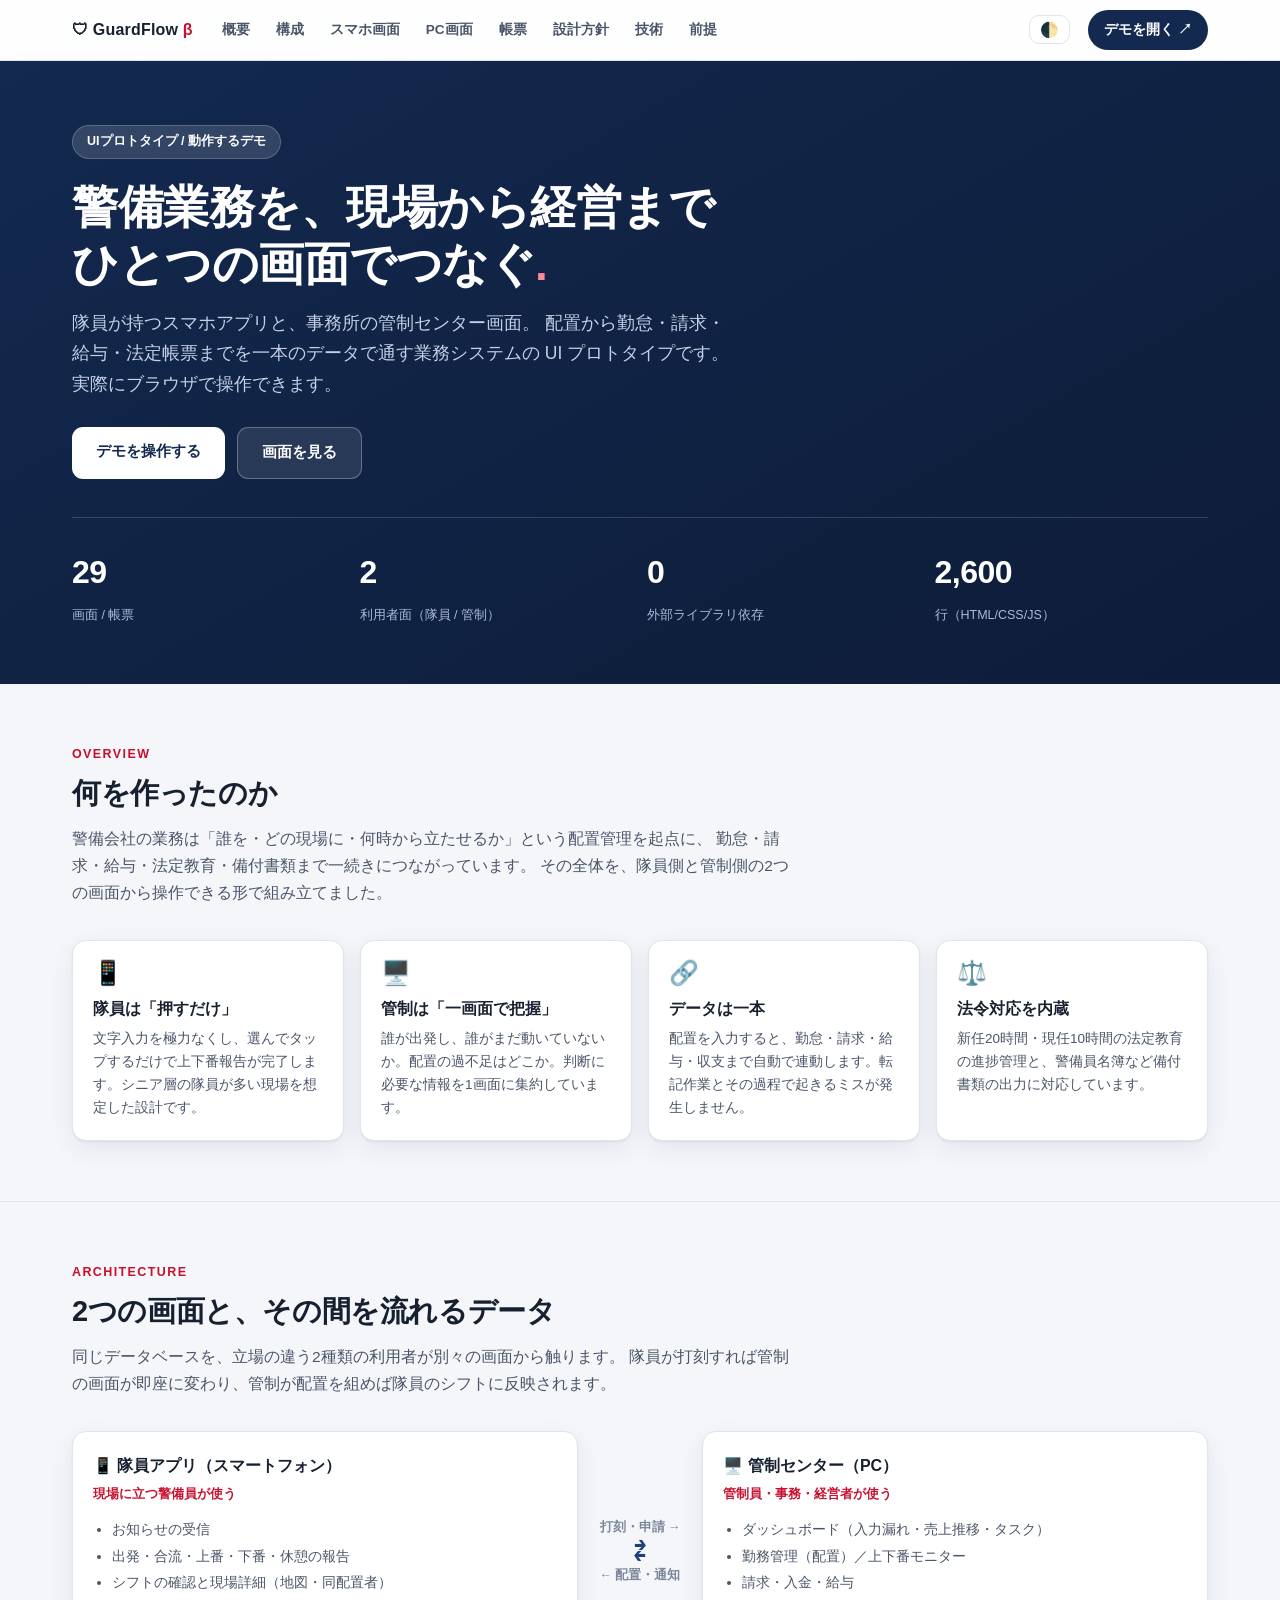
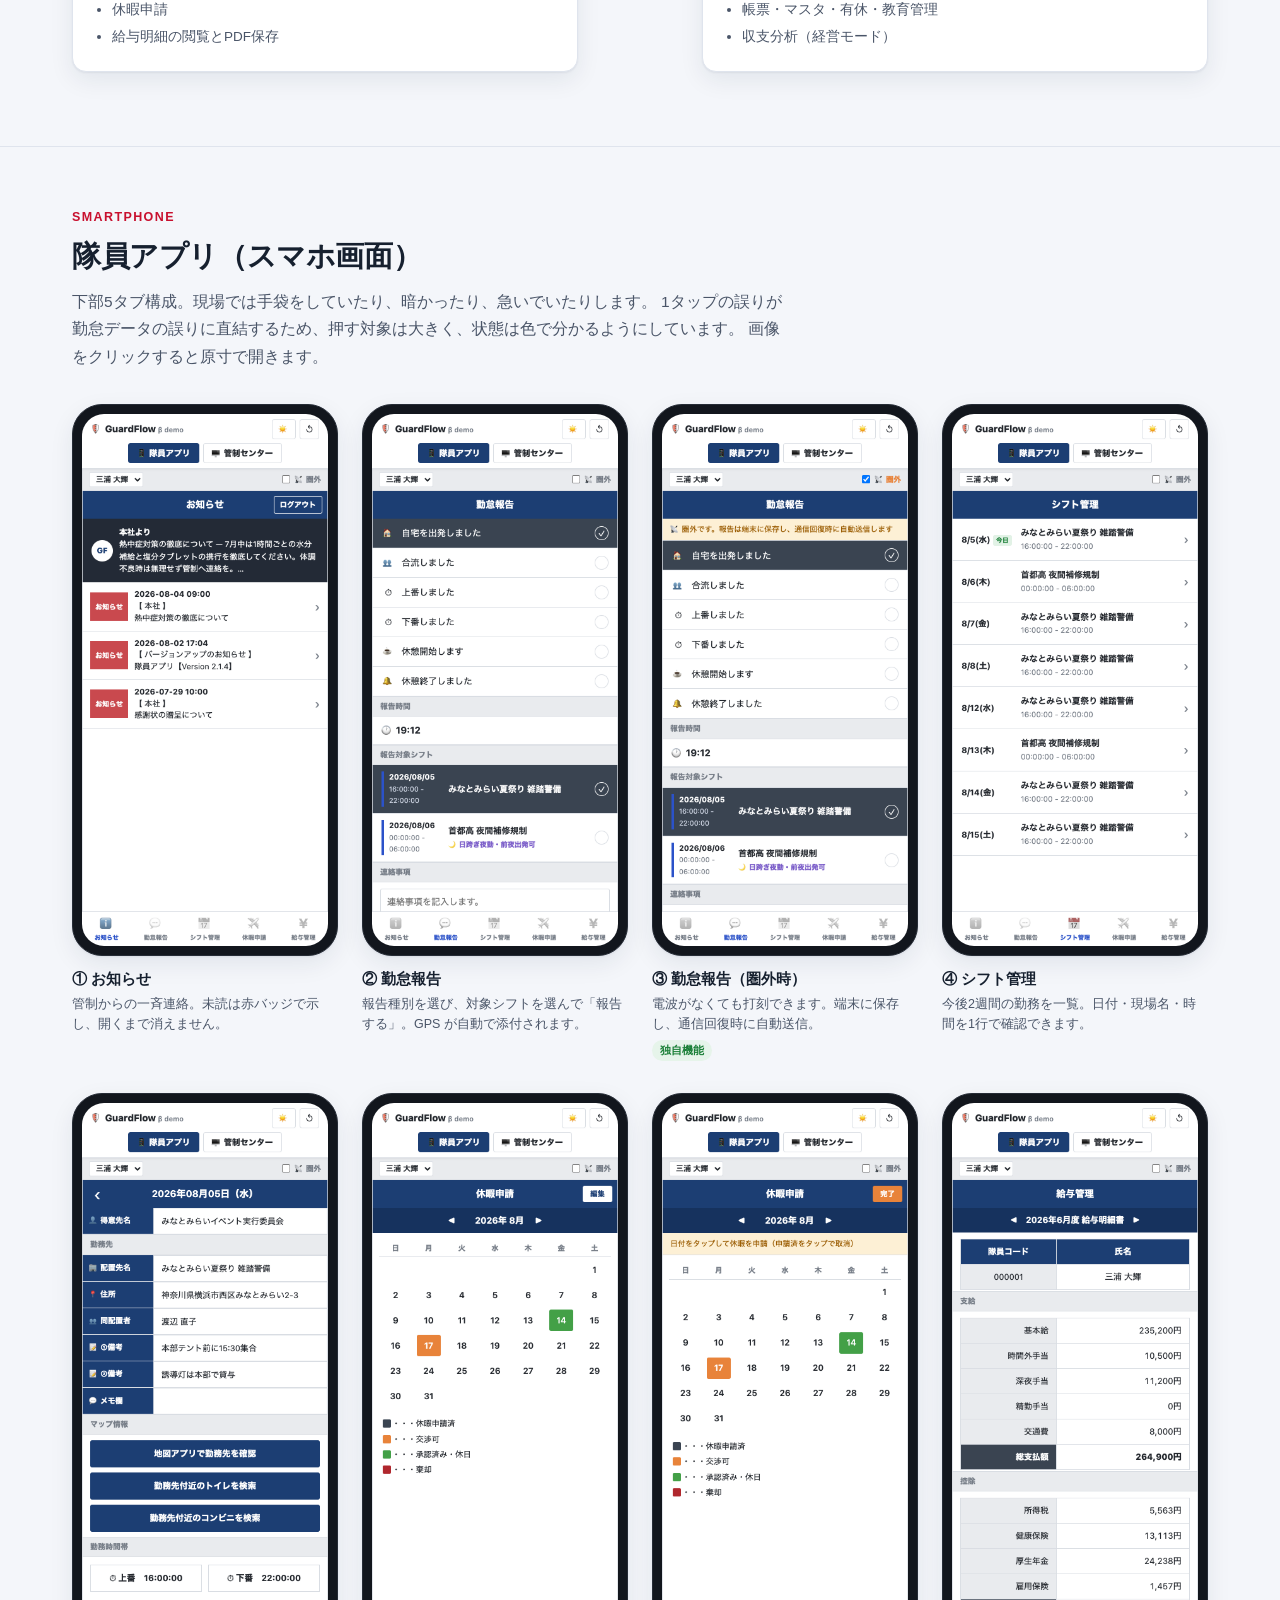
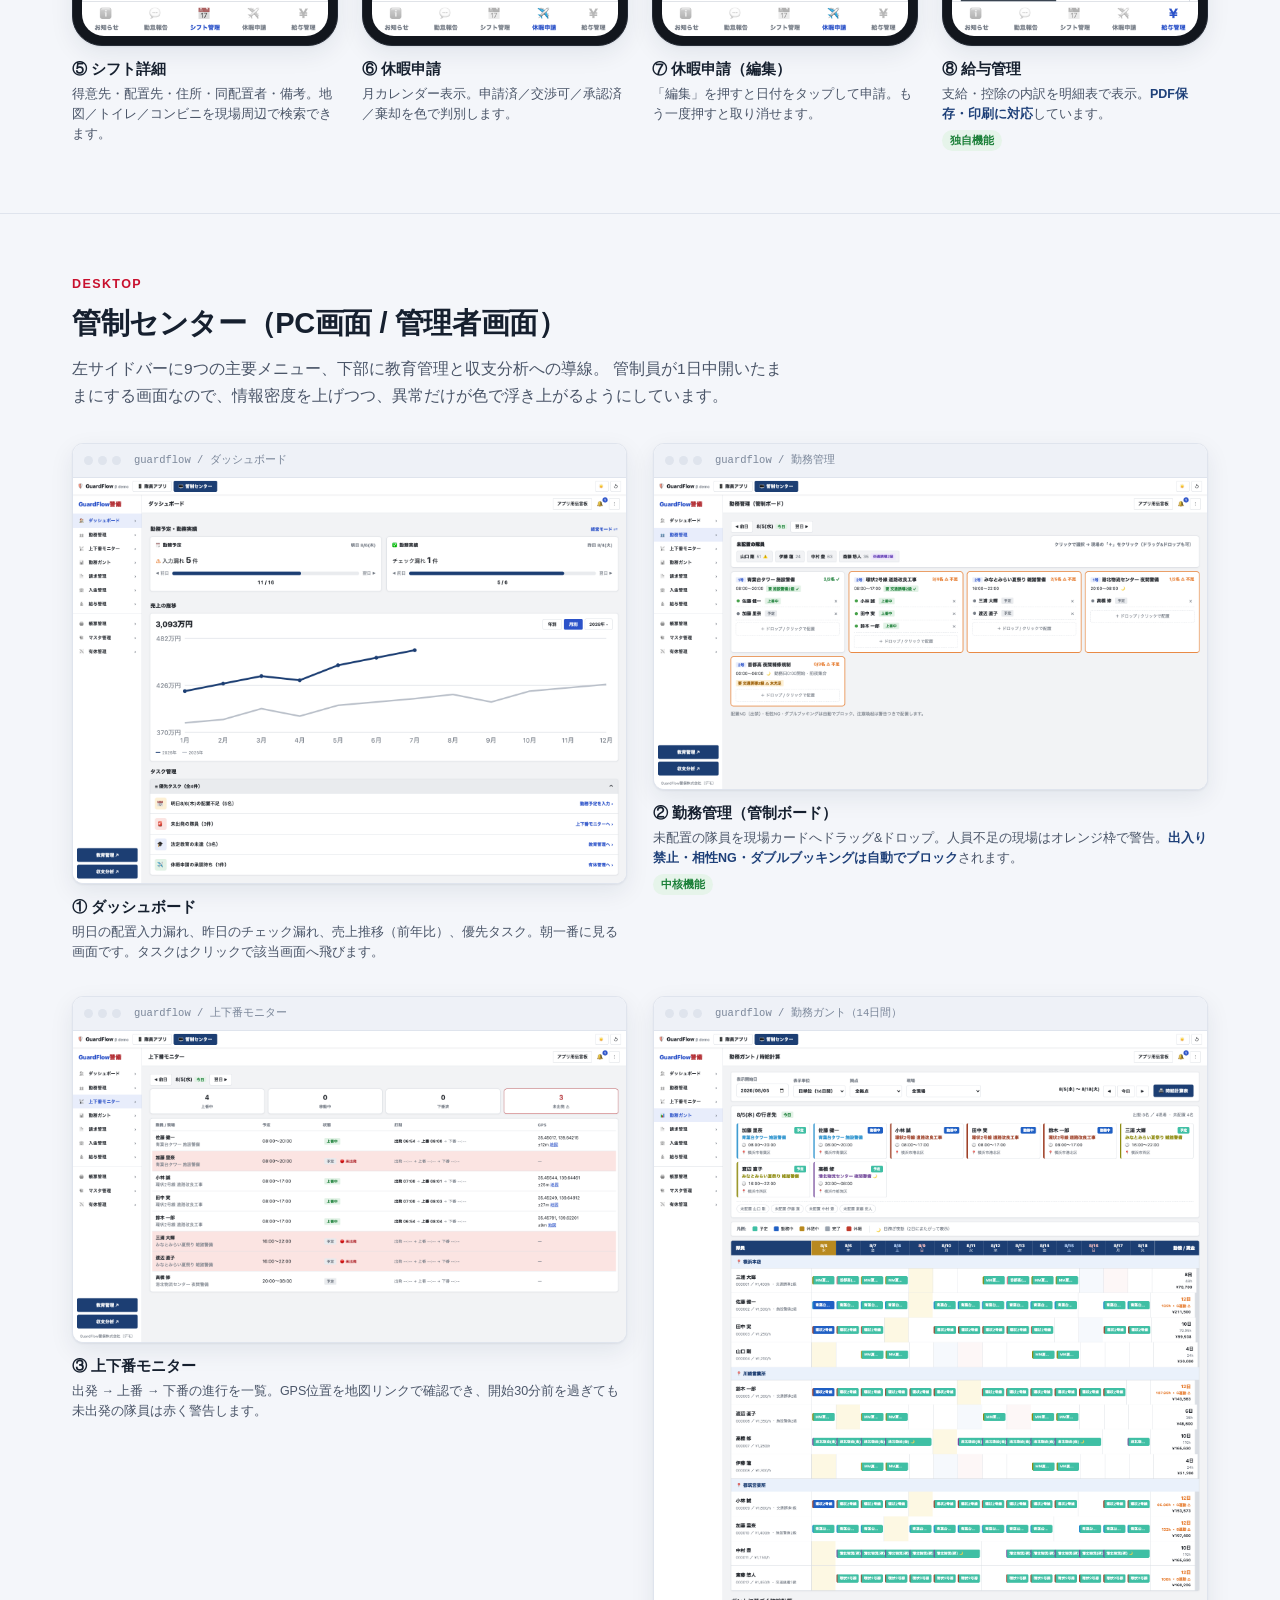
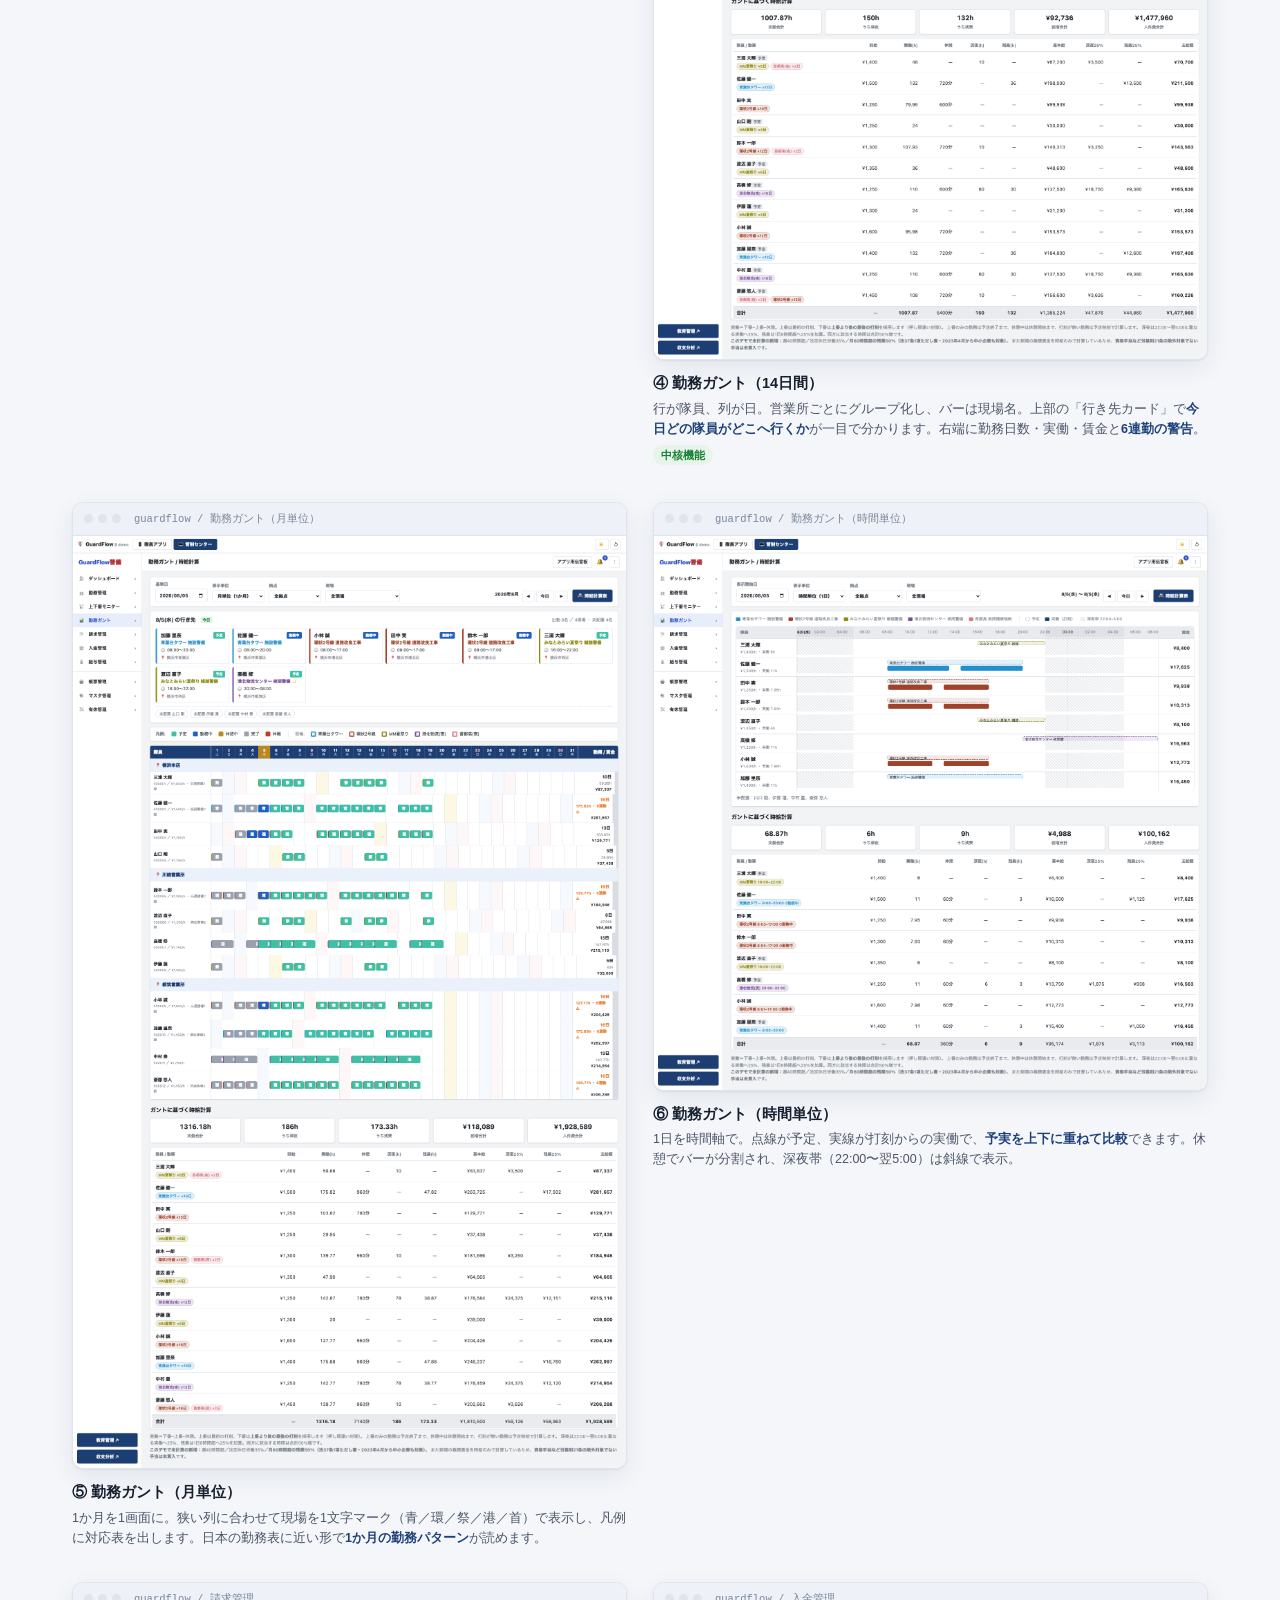
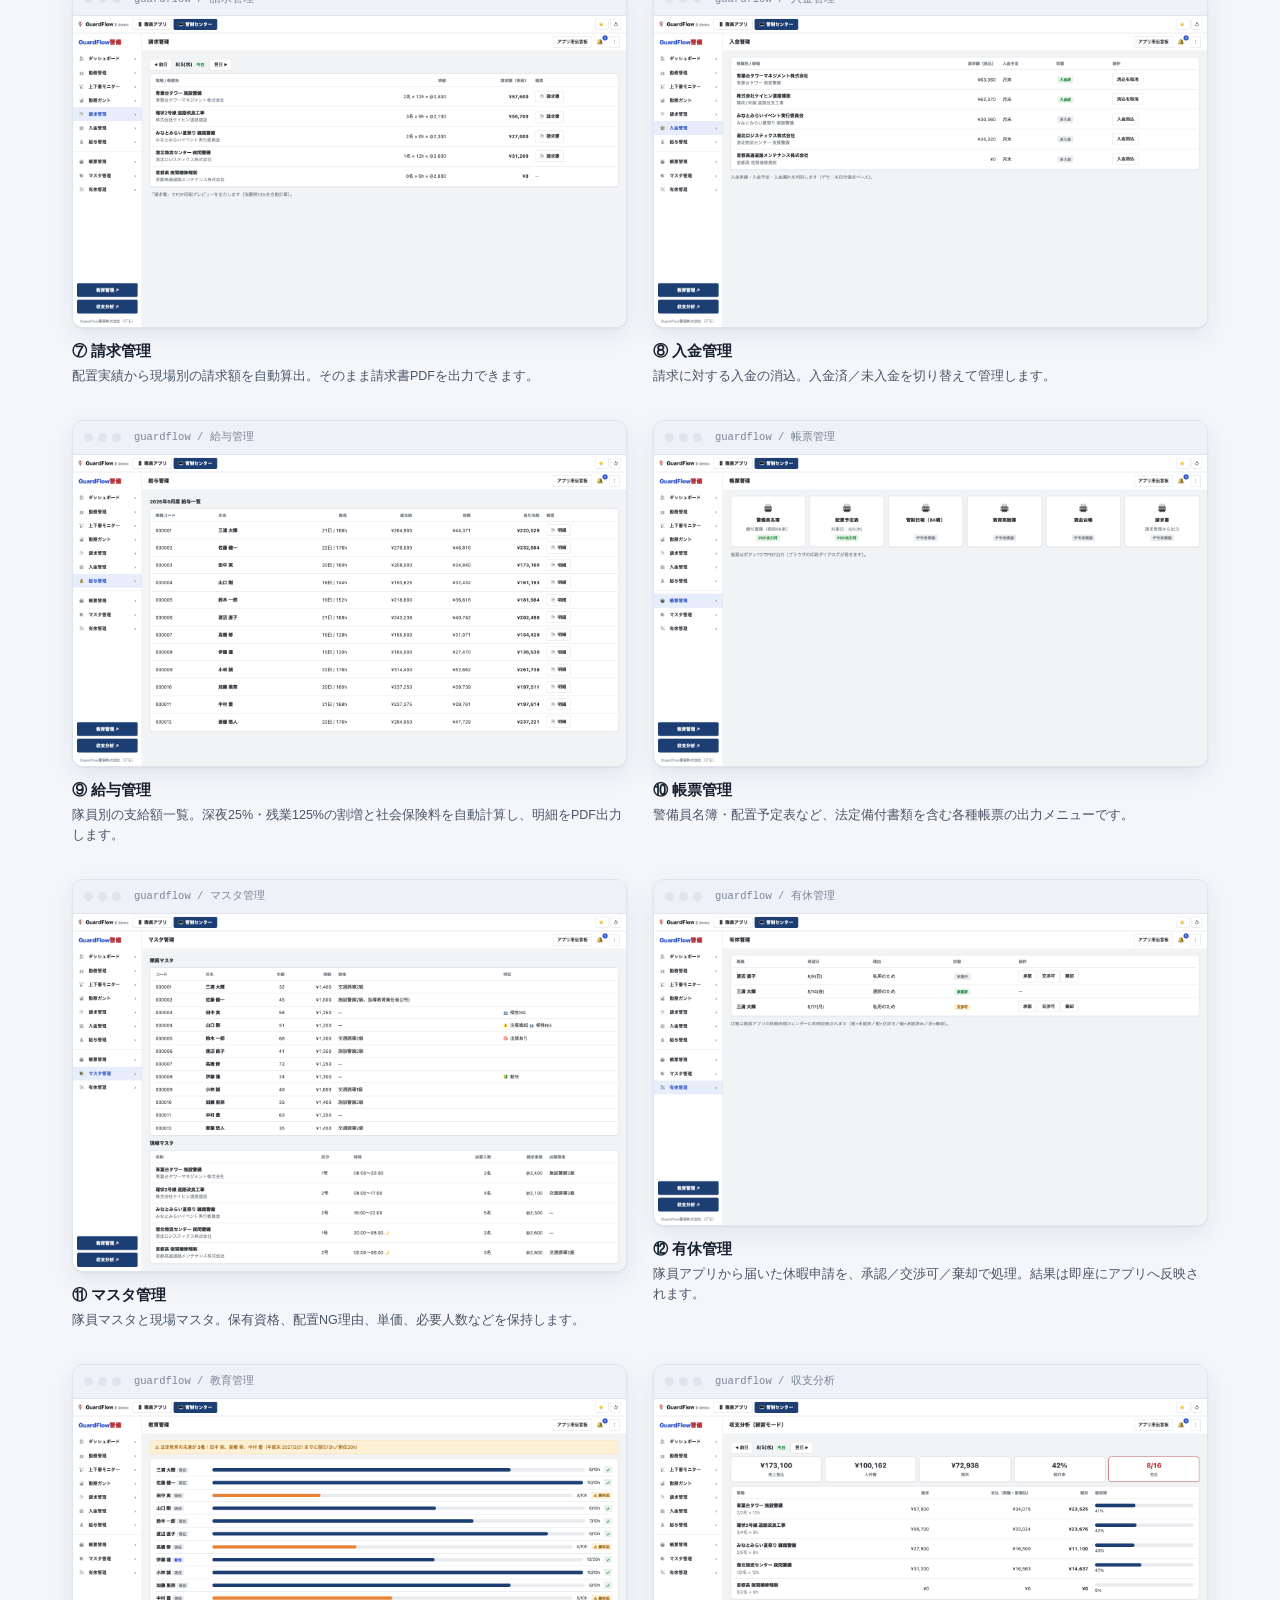
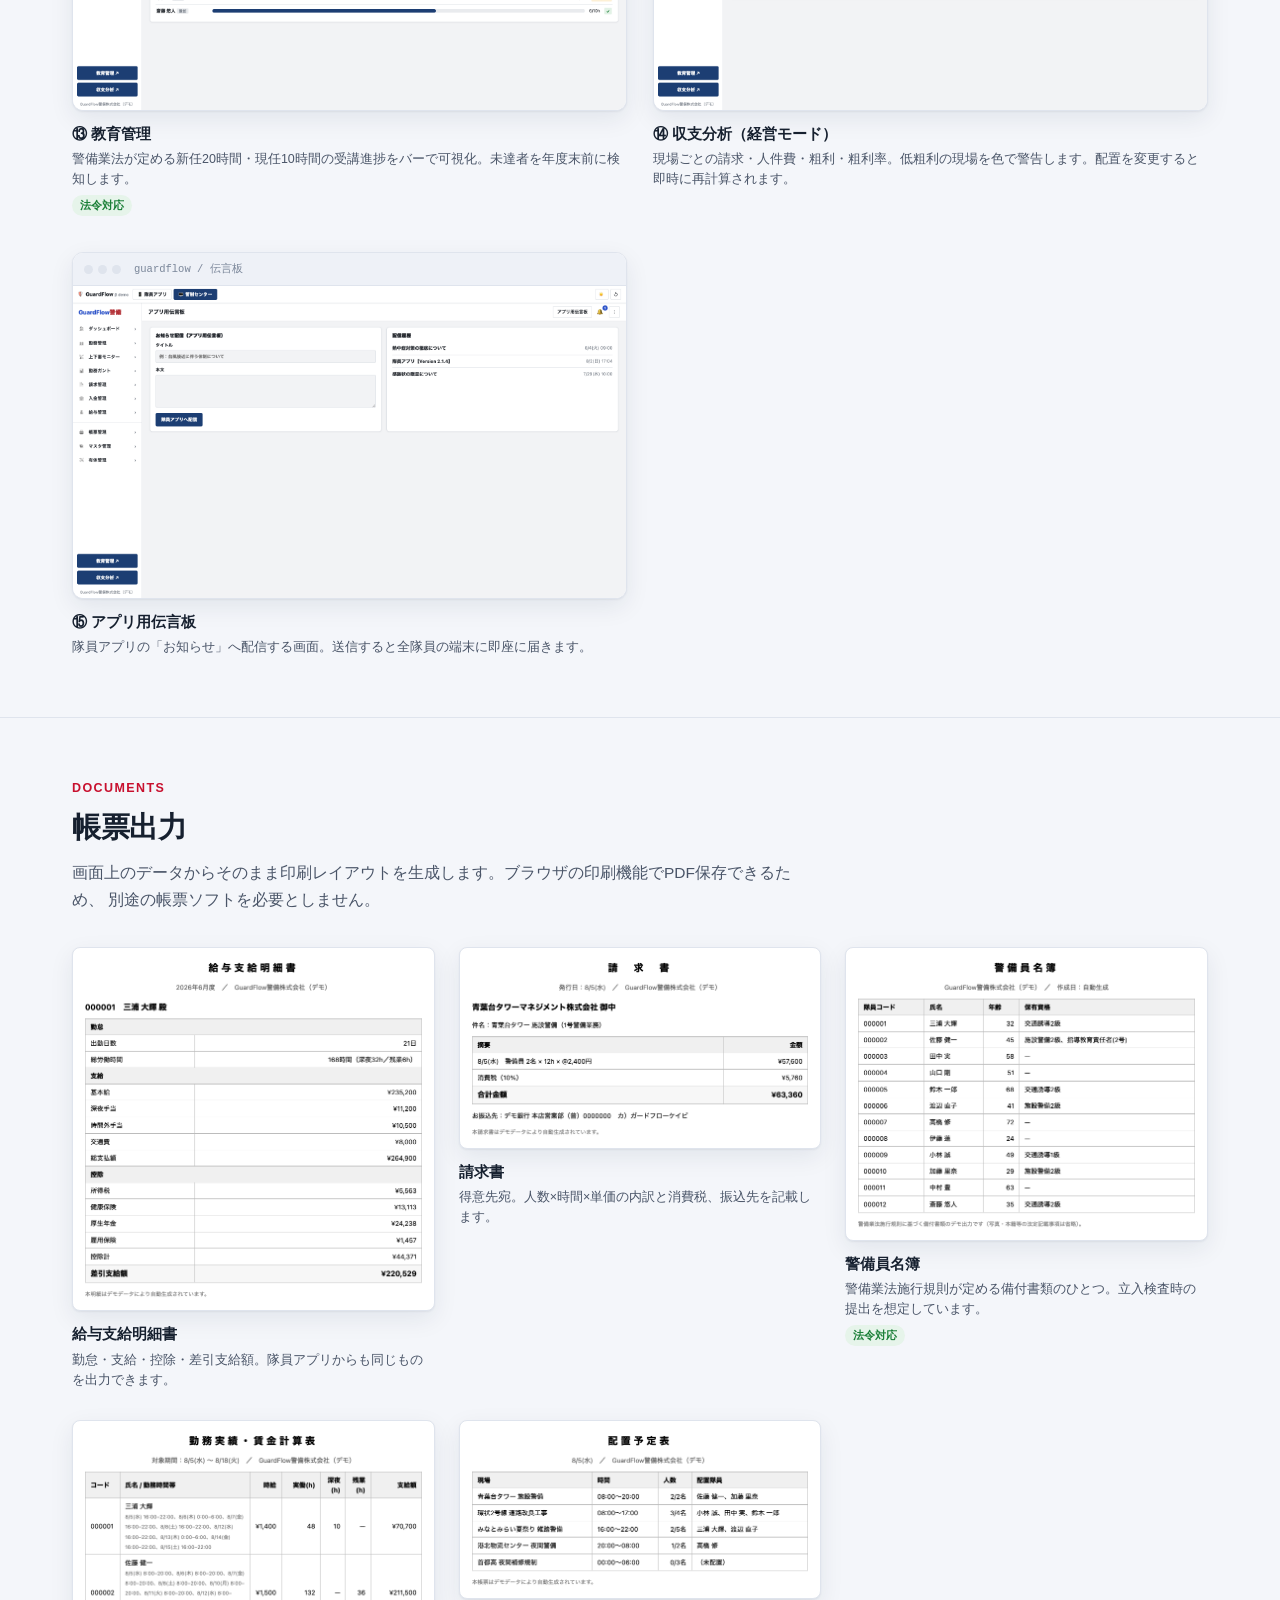
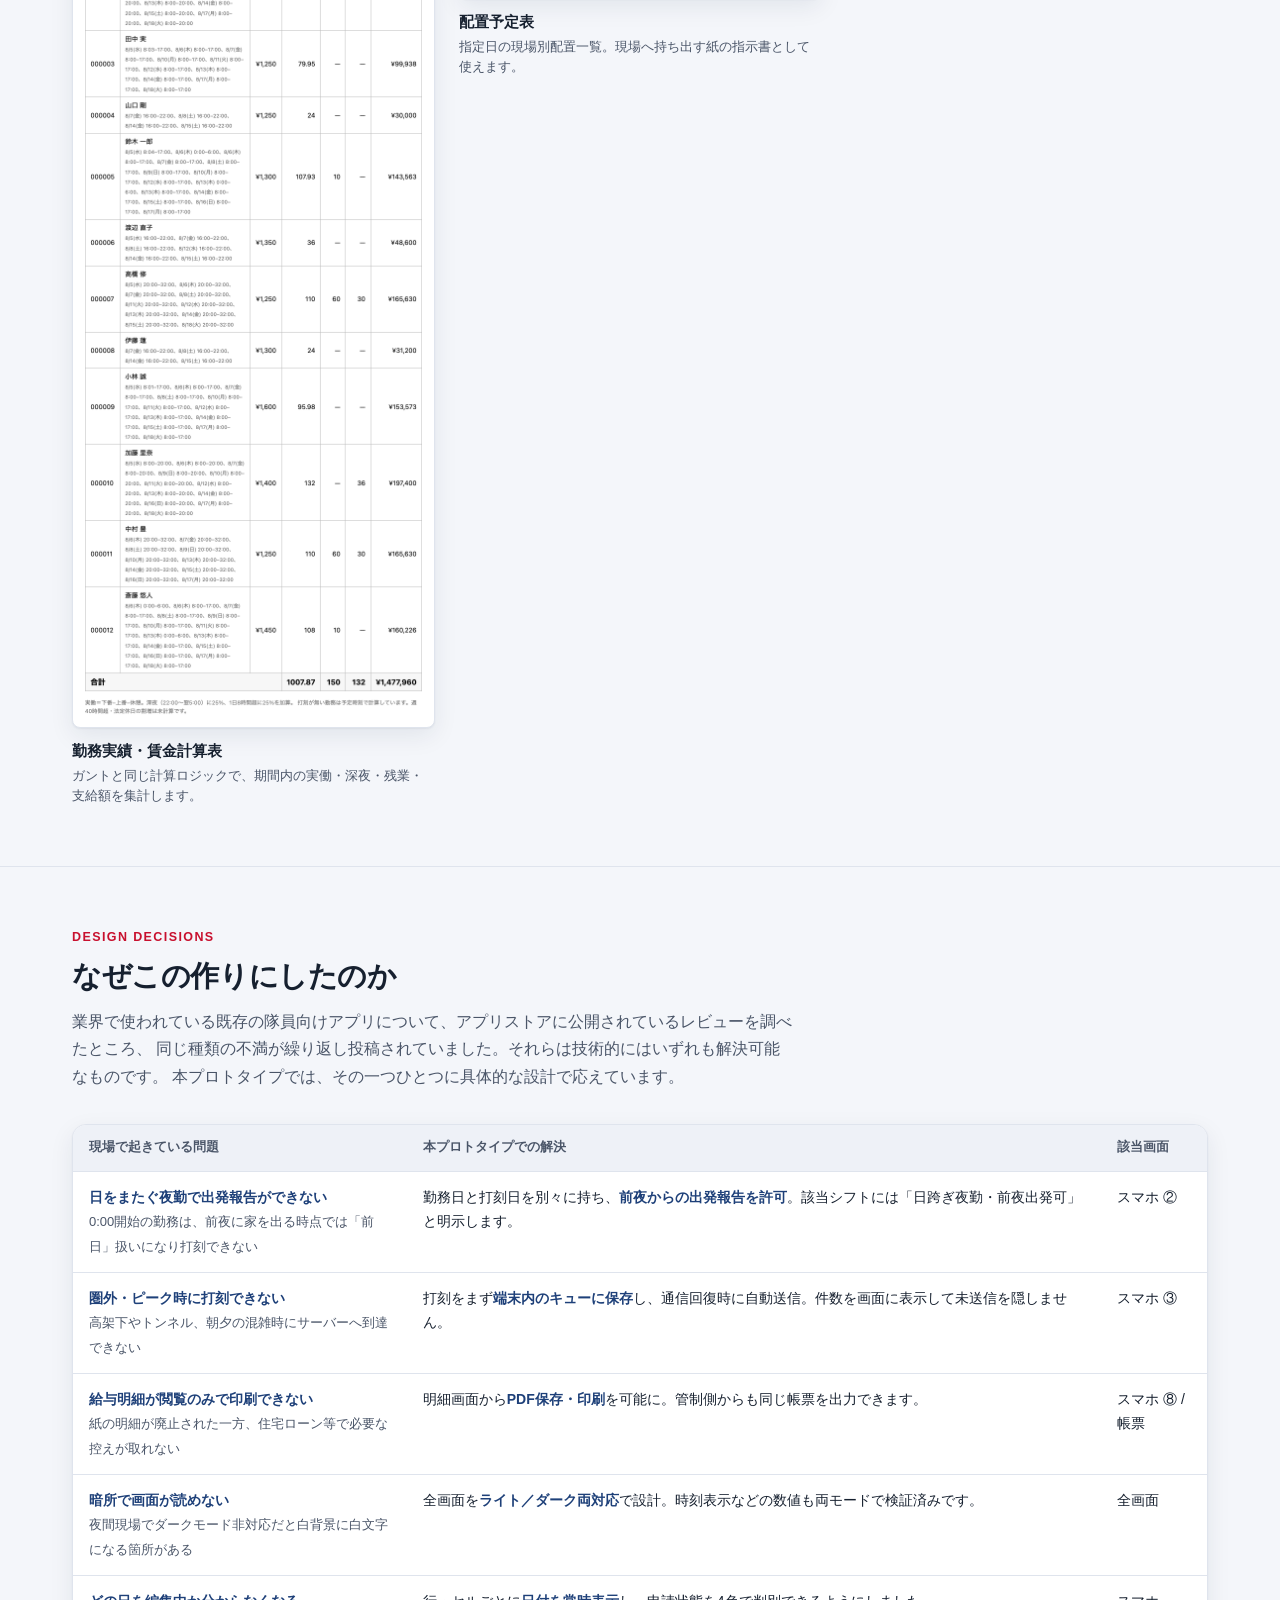
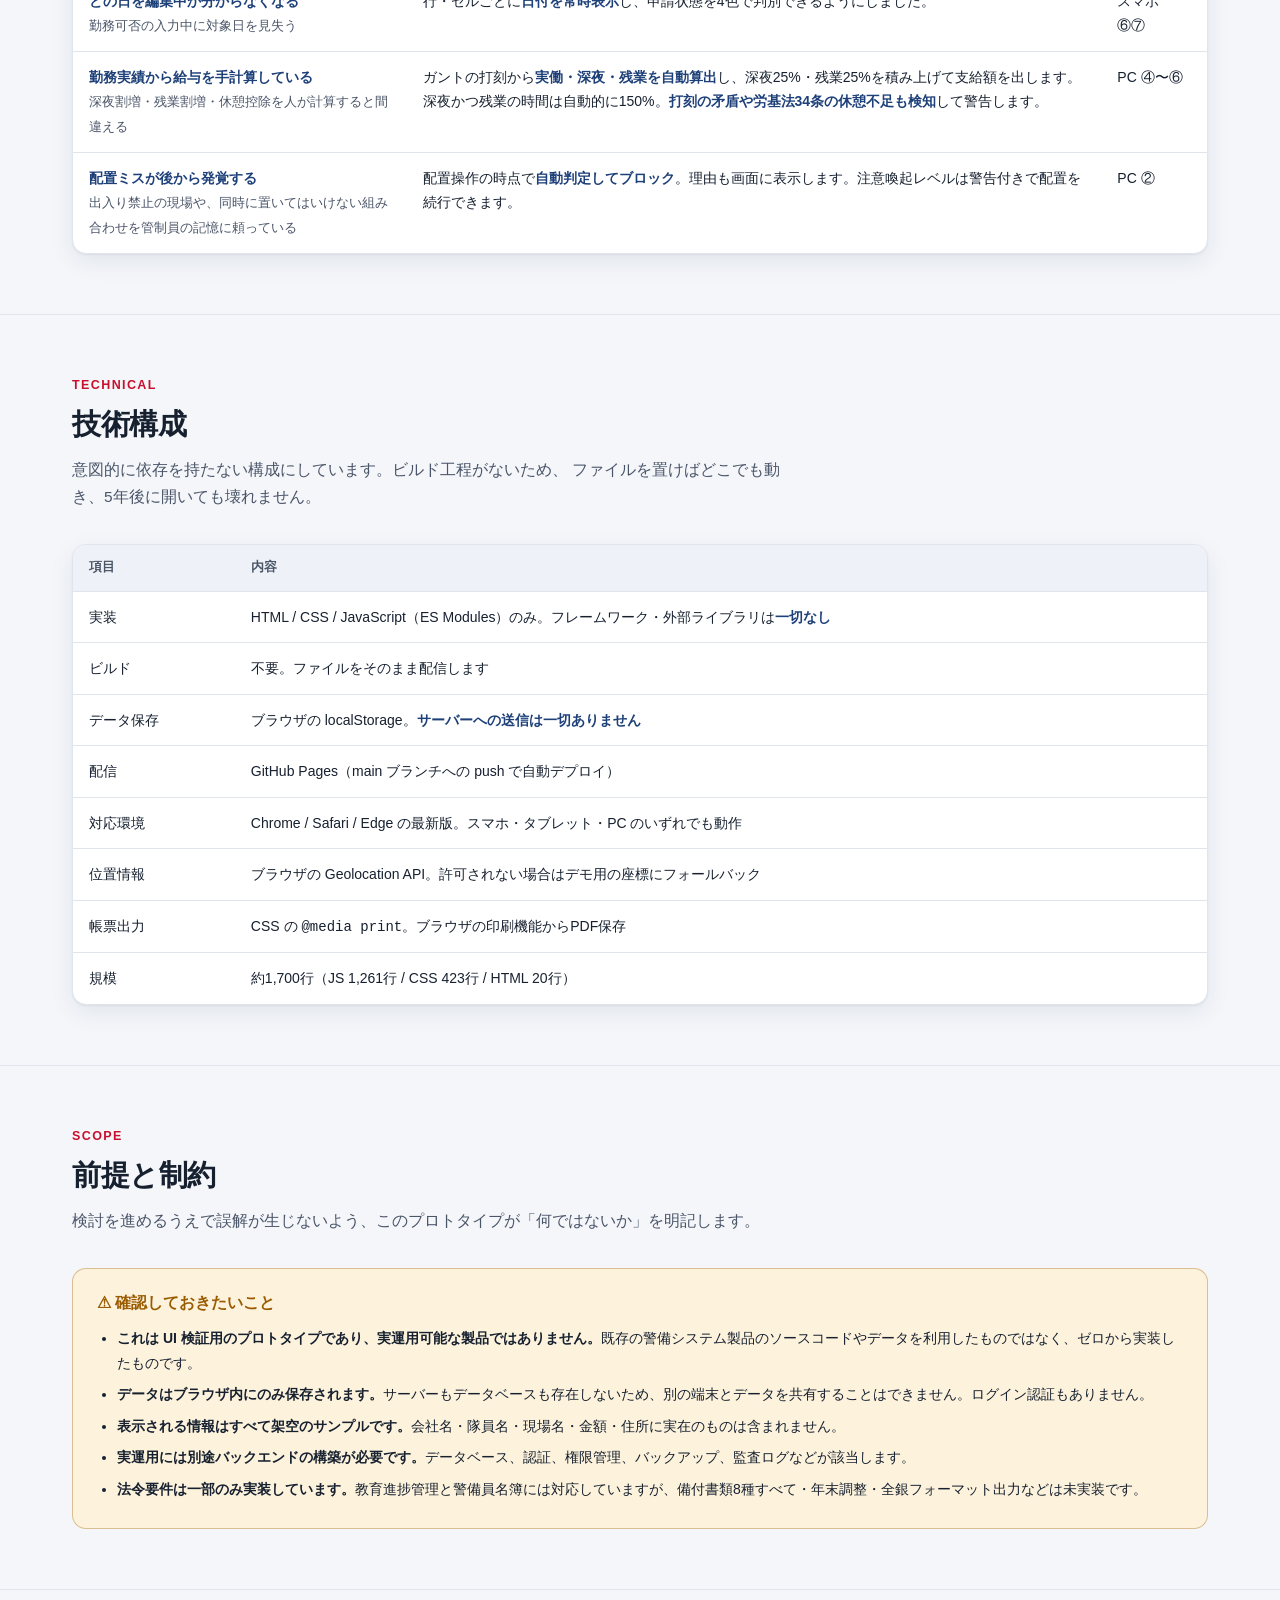
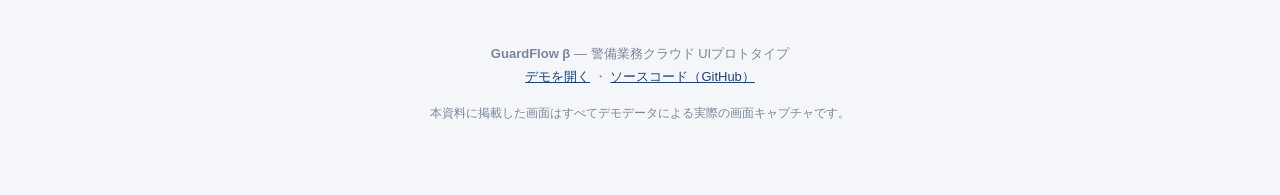
==== commit e42fec50: "勤務ガント（月/14日/7日/時間）と時給計算を追加 管制センターに「勤務ガント」を追加。行を隊員、列を日付とし、 営業所ごとにグループ化した貸渡予約表スタイルのボードを実装した。  表示単位 - 月" ====
--- a/app/docs/index.html
+++ b/app/docs/index.html
@@ -4,7 +4,7 @@
 <meta charset="utf-8">
 <meta name="viewport" content="width=device-width, initial-scale=1">
 <title>GuardFlow β — 画面説明資料</title>
-<meta name="description" content="警備業向け業務管理システムのUIプロトタイプ。隊員向けスマホアプリと管制センターPC画面の全24画面を解説します。">
+<meta name="description" content="警備業向け業務管理システムのUIプロトタイプ。隊員向けスマホアプリと管制センターPC画面の全29画面を解説します。">
 <style>
 :root{
   --navy:#13294f; --navy-2:#1e4079; --navy-ink:#fff;
@@ -199,10 +199,10 @@
       <a class="btn btn-2" href="#sp">画面を見る</a>
     </div>
     <div class="stats">
-      <div class="stat"><b>24</b><span>画面 / 帳票</span></div>
+      <div class="stat"><b>29</b><span>画面 / 帳票</span></div>
       <div class="stat"><b>2</b><span>利用者面（隊員 / 管制）</span></div>
       <div class="stat"><b>0</b><span>外部ライブラリ依存</span></div>
-      <div class="stat"><b>1,700</b><span>行（HTML/CSS/JS）</span></div>
+      <div class="stat"><b>2,600</b><span>行（HTML/CSS/JS）</span></div>
     </div>
   </div>
 </header>
@@ -317,32 +317,39 @@
       <figure><a href="img/pc-monitor.png" target="_blank" rel="noopener"><div class="laptop"><div class="bar"><i class="dot"></i><i class="dot"></i><i class="dot"></i><span class="url">guardflow / 上下番モニター</span></div><img src="img/pc-monitor.png" alt="上下番モニター" loading="lazy"></div></a>
         <figcaption><b>③ 上下番モニター</b><span>出発 → 上番 → 下番の進行を一覧。GPS位置を地図リンクで確認でき、開始30分前を過ぎても未出発の隊員は赤く警告します。</span></figcaption></figure>
 
+
+      <figure><a href="img/pc-gantt.png" target="_blank" rel="noopener"><div class="laptop"><div class="bar"><i class="dot"></i><i class="dot"></i><i class="dot"></i><span class="url">guardflow / 勤務ガント（14日間）</span></div><img src="img/pc-gantt.png" alt="勤務ガント（14日間）" loading="lazy"></div></a>
+        <figcaption><b>④ 勤務ガント（14日間）</b><span>行が隊員、列が日。営業所ごとにグループ化し、バーは現場名。上部の「行き先カード」で<b>今日どの隊員がどこへ行くか</b>が一目で分かります。右端に勤務日数・実働・賃金と<b>6連勤の警告</b>。</span><span class="pill">中核機能</span></figcaption></figure>
+      <figure><a href="img/pc-gantt-month.png" target="_blank" rel="noopener"><div class="laptop"><div class="bar"><i class="dot"></i><i class="dot"></i><i class="dot"></i><span class="url">guardflow / 勤務ガント（月単位）</span></div><img src="img/pc-gantt-month.png" alt="勤務ガント（月単位）" loading="lazy"></div></a>
+        <figcaption><b>⑤ 勤務ガント（月単位）</b><span>1か月を1画面に。狭い列に合わせて現場を1文字マーク（青／環／祭／港／首）で表示し、凡例に対応表を出します。日本の勤務表に近い形で<b>1か月の勤務パターン</b>が読めます。</span></figcaption></figure>
+      <figure><a href="img/pc-gantt-hour.png" target="_blank" rel="noopener"><div class="laptop"><div class="bar"><i class="dot"></i><i class="dot"></i><i class="dot"></i><span class="url">guardflow / 勤務ガント（時間単位）</span></div><img src="img/pc-gantt-hour.png" alt="勤務ガント（時間単位）" loading="lazy"></div></a>
+        <figcaption><b>⑥ 勤務ガント（時間単位）</b><span>1日を時間軸で。点線が予定、実線が打刻からの実働で、<b>予実を上下に重ねて比較</b>できます。休憩でバーが分割され、深夜帯（22:00〜翌5:00）は斜線で表示。</span></figcaption></figure>
       <figure><a href="img/pc-billing.png" target="_blank" rel="noopener"><div class="laptop"><div class="bar"><i class="dot"></i><i class="dot"></i><i class="dot"></i><span class="url">guardflow / 請求管理</span></div><img src="img/pc-billing.png" alt="請求管理" loading="lazy"></div></a>
-        <figcaption><b>④ 請求管理</b><span>配置実績から現場別の請求額を自動算出。そのまま請求書PDFを出力できます。</span></figcaption></figure>
+        <figcaption><b>⑦ 請求管理</b><span>配置実績から現場別の請求額を自動算出。そのまま請求書PDFを出力できます。</span></figcaption></figure>
 
       <figure><a href="img/pc-deposit.png" target="_blank" rel="noopener"><div class="laptop"><div class="bar"><i class="dot"></i><i class="dot"></i><i class="dot"></i><span class="url">guardflow / 入金管理</span></div><img src="img/pc-deposit.png" alt="入金管理" loading="lazy"></div></a>
-        <figcaption><b>⑤ 入金管理</b><span>請求に対する入金の消込。入金済／未入金を切り替えて管理します。</span></figcaption></figure>
+        <figcaption><b>⑧ 入金管理</b><span>請求に対する入金の消込。入金済／未入金を切り替えて管理します。</span></figcaption></figure>
 
       <figure><a href="img/pc-payroll.png" target="_blank" rel="noopener"><div class="laptop"><div class="bar"><i class="dot"></i><i class="dot"></i><i class="dot"></i><span class="url">guardflow / 給与管理</span></div><img src="img/pc-payroll.png" alt="給与管理" loading="lazy"></div></a>
-        <figcaption><b>⑥ 給与管理</b><span>隊員別の支給額一覧。深夜25%・残業125%の割増と社会保険料を自動計算し、明細をPDF出力します。</span></figcaption></figure>
+        <figcaption><b>⑨ 給与管理</b><span>隊員別の支給額一覧。深夜25%・残業125%の割増と社会保険料を自動計算し、明細をPDF出力します。</span></figcaption></figure>
 
       <figure><a href="img/pc-reports.png" target="_blank" rel="noopener"><div class="laptop"><div class="bar"><i class="dot"></i><i class="dot"></i><i class="dot"></i><span class="url">guardflow / 帳票管理</span></div><img src="img/pc-reports.png" alt="帳票管理" loading="lazy"></div></a>
-        <figcaption><b>⑦ 帳票管理</b><span>警備員名簿・配置予定表など、法定備付書類を含む各種帳票の出力メニューです。</span></figcaption></figure>
+        <figcaption><b>⑩ 帳票管理</b><span>警備員名簿・配置予定表など、法定備付書類を含む各種帳票の出力メニューです。</span></figcaption></figure>
 
       <figure><a href="img/pc-master.png" target="_blank" rel="noopener"><div class="laptop"><div class="bar"><i class="dot"></i><i class="dot"></i><i class="dot"></i><span class="url">guardflow / マスタ管理</span></div><img src="img/pc-master.png" alt="マスタ管理" loading="lazy"></div></a>
-        <figcaption><b>⑧ マスタ管理</b><span>隊員マスタと現場マスタ。保有資格、配置NG理由、単価、必要人数などを保持します。</span></figcaption></figure>
+        <figcaption><b>⑪ マスタ管理</b><span>隊員マスタと現場マスタ。保有資格、配置NG理由、単価、必要人数などを保持します。</span></figcaption></figure>
 
       <figure><a href="img/pc-leave.png" target="_blank" rel="noopener"><div class="laptop"><div class="bar"><i class="dot"></i><i class="dot"></i><i class="dot"></i><span class="url">guardflow / 有休管理</span></div><img src="img/pc-leave.png" alt="有休管理" loading="lazy"></div></a>
-        <figcaption><b>⑨ 有休管理</b><span>隊員アプリから届いた休暇申請を、承認／交渉可／棄却で処理。結果は即座にアプリへ反映されます。</span></figcaption></figure>
+        <figcaption><b>⑫ 有休管理</b><span>隊員アプリから届いた休暇申請を、承認／交渉可／棄却で処理。結果は即座にアプリへ反映されます。</span></figcaption></figure>
 
       <figure><a href="img/pc-edu.png" target="_blank" rel="noopener"><div class="laptop"><div class="bar"><i class="dot"></i><i class="dot"></i><i class="dot"></i><span class="url">guardflow / 教育管理</span></div><img src="img/pc-edu.png" alt="教育管理" loading="lazy"></div></a>
-        <figcaption><b>⑩ 教育管理</b><span>警備業法が定める新任20時間・現任10時間の受講進捗をバーで可視化。未達者を年度末前に検知します。</span><span class="pill">法令対応</span></figcaption></figure>
+        <figcaption><b>⑬ 教育管理</b><span>警備業法が定める新任20時間・現任10時間の受講進捗をバーで可視化。未達者を年度末前に検知します。</span><span class="pill">法令対応</span></figcaption></figure>
 
       <figure><a href="img/pc-finance.png" target="_blank" rel="noopener"><div class="laptop"><div class="bar"><i class="dot"></i><i class="dot"></i><i class="dot"></i><span class="url">guardflow / 収支分析</span></div><img src="img/pc-finance.png" alt="収支分析（経営モード）" loading="lazy"></div></a>
-        <figcaption><b>⑪ 収支分析（経営モード）</b><span>現場ごとの請求・人件費・粗利・粗利率。低粗利の現場を色で警告します。配置を変更すると即時に再計算されます。</span></figcaption></figure>
+        <figcaption><b>⑭ 収支分析（経営モード）</b><span>現場ごとの請求・人件費・粗利・粗利率。低粗利の現場を色で警告します。配置を変更すると即時に再計算されます。</span></figcaption></figure>
 
       <figure><a href="img/pc-msg.png" target="_blank" rel="noopener"><div class="laptop"><div class="bar"><i class="dot"></i><i class="dot"></i><i class="dot"></i><span class="url">guardflow / 伝言板</span></div><img src="img/pc-msg.png" alt="アプリ用伝言板" loading="lazy"></div></a>
-        <figcaption><b>⑫ アプリ用伝言板</b><span>隊員アプリの「お知らせ」へ配信する画面。送信すると全隊員の端末に即座に届きます。</span></figcaption></figure>
+        <figcaption><b>⑮ アプリ用伝言板</b><span>隊員アプリの「お知らせ」へ配信する画面。送信すると全隊員の端末に即座に届きます。</span></figcaption></figure>
 
     </div>
   </div>
@@ -361,6 +368,8 @@
         <figcaption><b>請求書</b><span>得意先宛。人数×時間×単価の内訳と消費税、振込先を記載します。</span></figcaption></figure>
       <figure><a href="img/doc-roster.png" target="_blank" rel="noopener"><div class="paper"><img src="img/doc-roster.png" alt="警備員名簿" loading="lazy"></div></a>
         <figcaption><b>警備員名簿</b><span>警備業法施行規則が定める備付書類のひとつ。立入検査時の提出を想定しています。</span><span class="pill">法令対応</span></figcaption></figure>
+      <figure><a href="img/doc-wage.png" target="_blank" rel="noopener"><div class="paper"><img src="img/doc-wage.png" alt="勤務実績・賃金計算表" loading="lazy"></div></a>
+        <figcaption><b>勤務実績・賃金計算表</b><span>ガントと同じ計算ロジックで、期間内の実働・深夜・残業・支給額を集計します。</span></figcaption></figure>
       <figure><a href="img/doc-schedule.png" target="_blank" rel="noopener"><div class="paper"><img src="img/doc-schedule.png" alt="配置予定表" loading="lazy"></div></a>
         <figcaption><b>配置予定表</b><span>指定日の現場別配置一覧。現場へ持ち出す紙の指示書として使えます。</span></figcaption></figure>
     </div>
@@ -402,6 +411,11 @@
             <td><b>どの日を編集中か分からなくなる</b><br><span style="color:var(--text-2);font-size:13px">勤務可否の入力中に対象日を見失う</span></td>
             <td>行・セルごとに<b>日付を常時表示</b>し、申請状態を4色で判別できるようにしました。</td>
             <td>スマホ ⑥⑦</td>
+          </tr>
+          <tr>
+            <td><b>勤務実績から給与を手計算している</b><br><span style="color:var(--text-2);font-size:13px">深夜割増・残業割増・休憩控除を人が計算すると間違える</span></td>
+            <td>ガントの打刻から<b>実働・深夜・残業を自動算出</b>し、深夜25%・残業25%を積み上げて支給額を出します。深夜かつ残業の時間は自動的に150%。<b>打刻の矛盾や労基法34条の休憩不足も検知</b>して警告します。</td>
+            <td>PC ④〜⑥</td>
           </tr>
           <tr>
             <td><b>配置ミスが後から発覚する</b><br><span style="color:var(--text-2);font-size:13px">出入り禁止の現場や、同時に置いてはいけない組み合わせを管制員の記憶に頼っている</span></td>
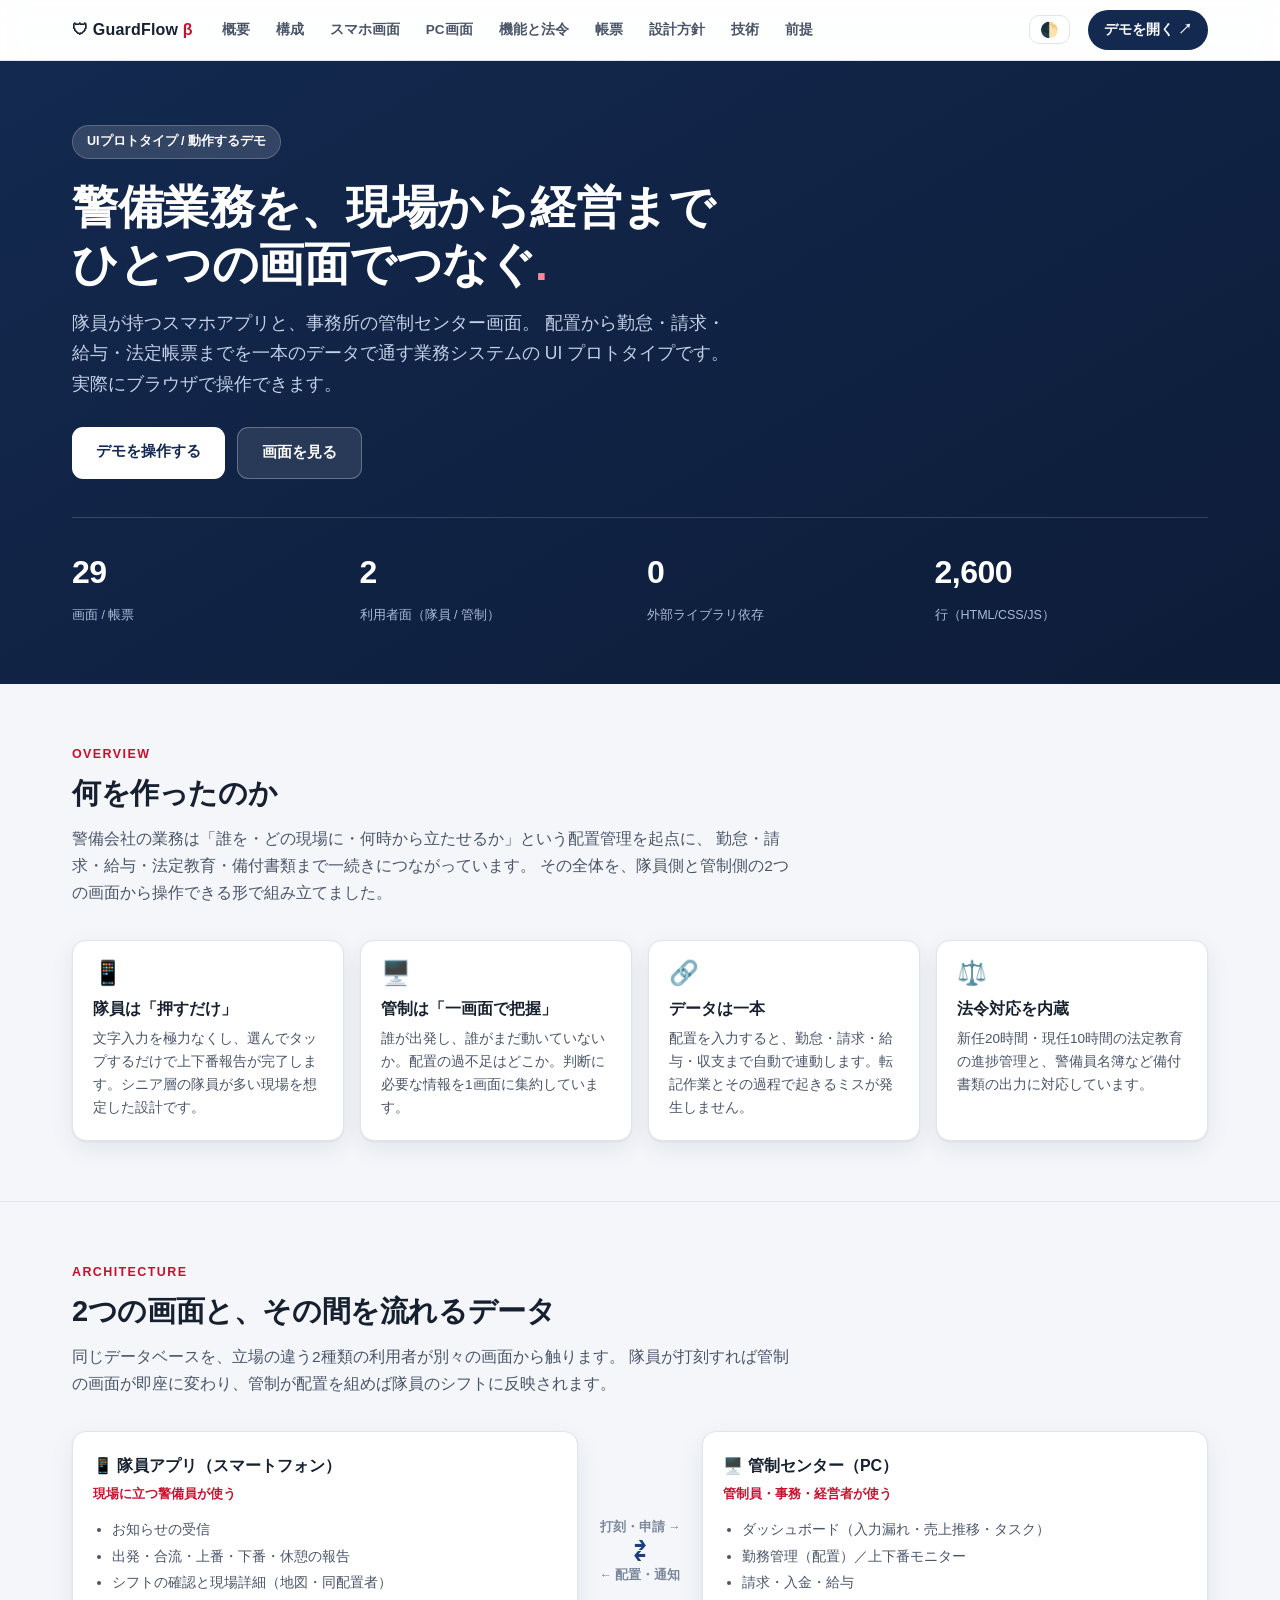
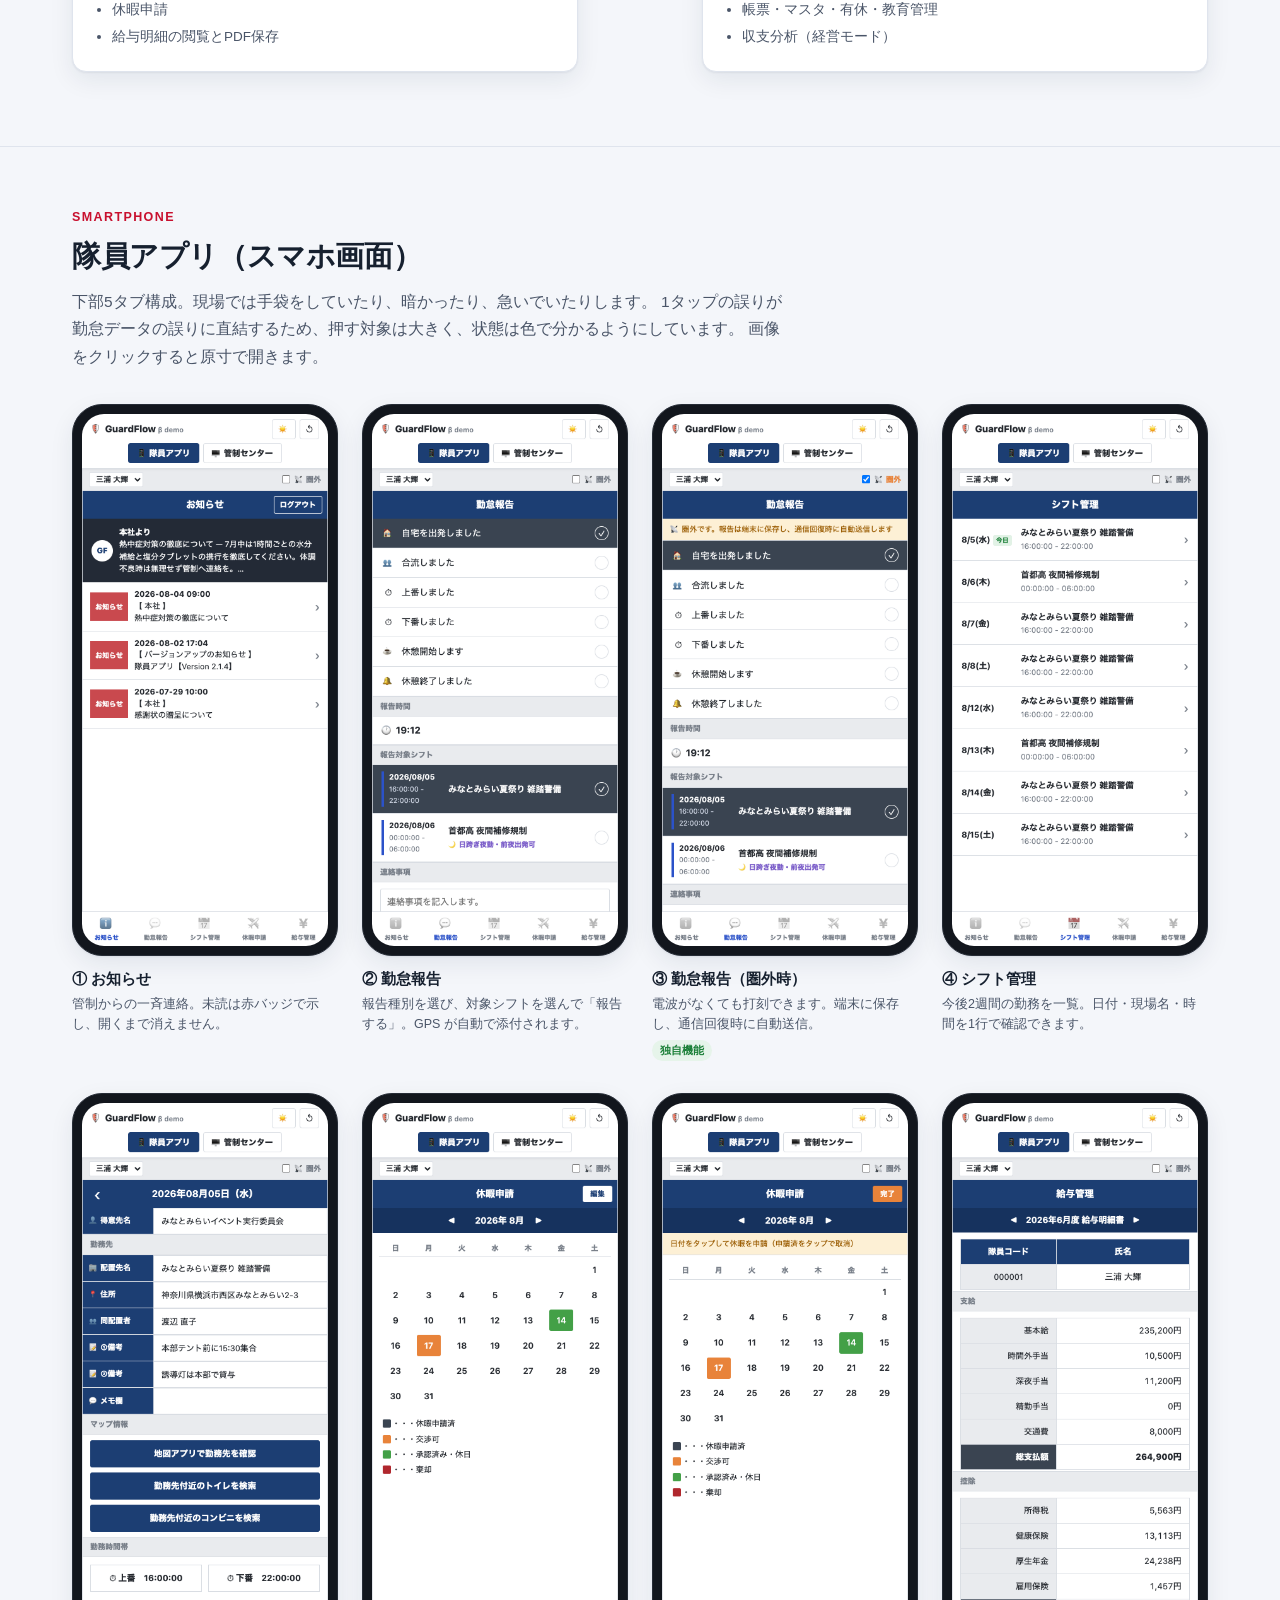
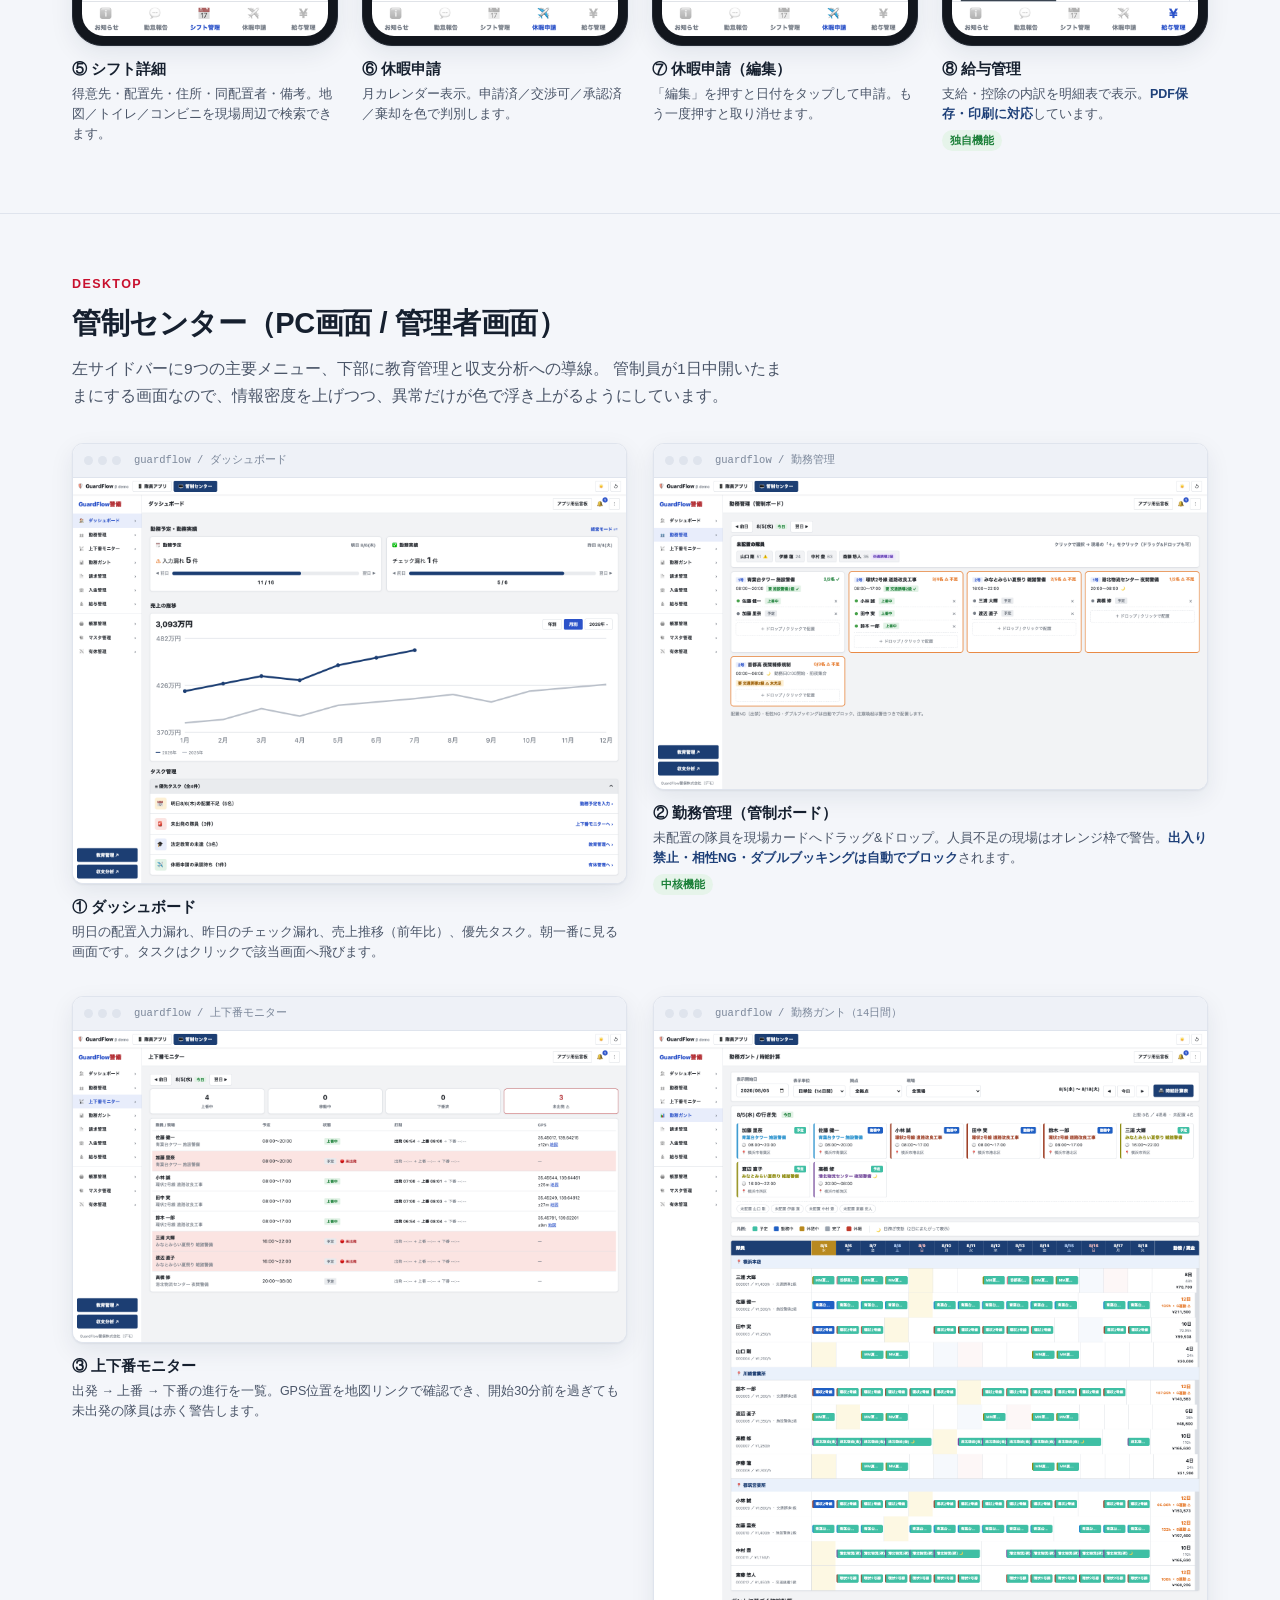
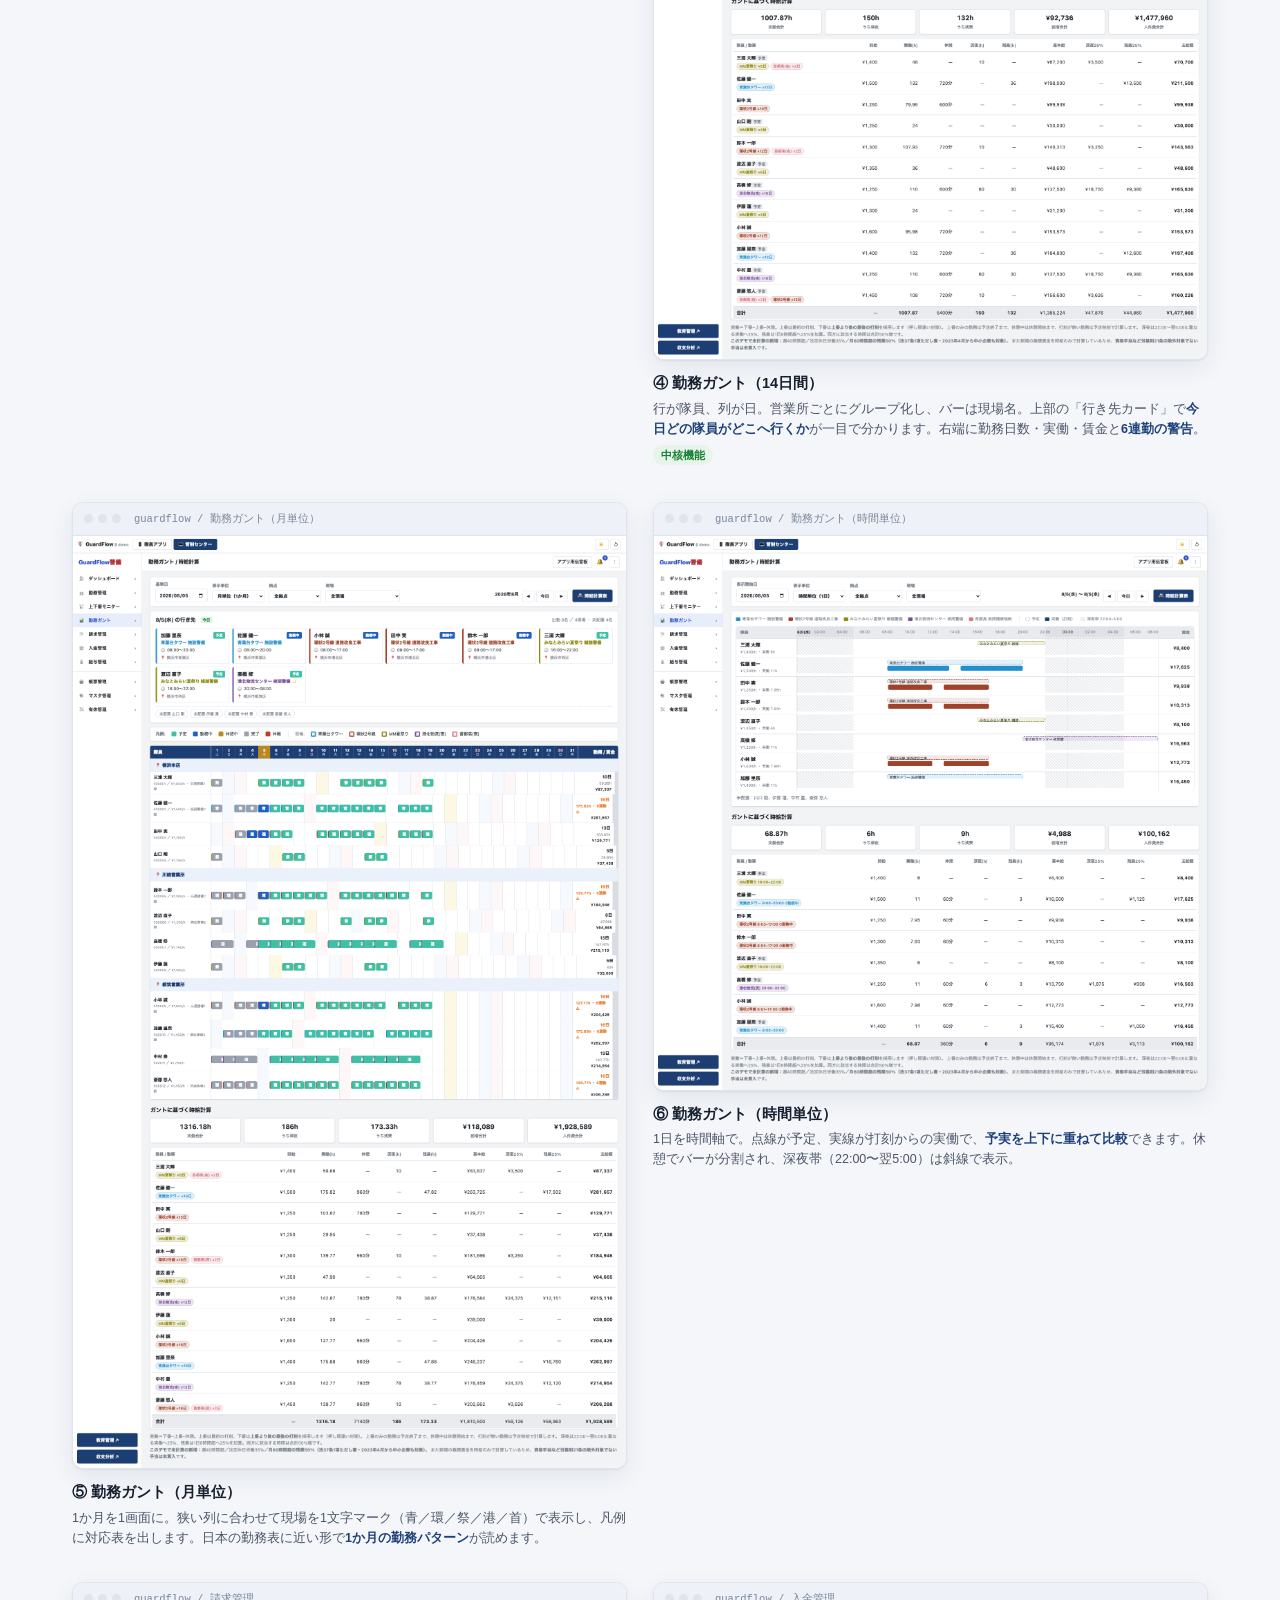
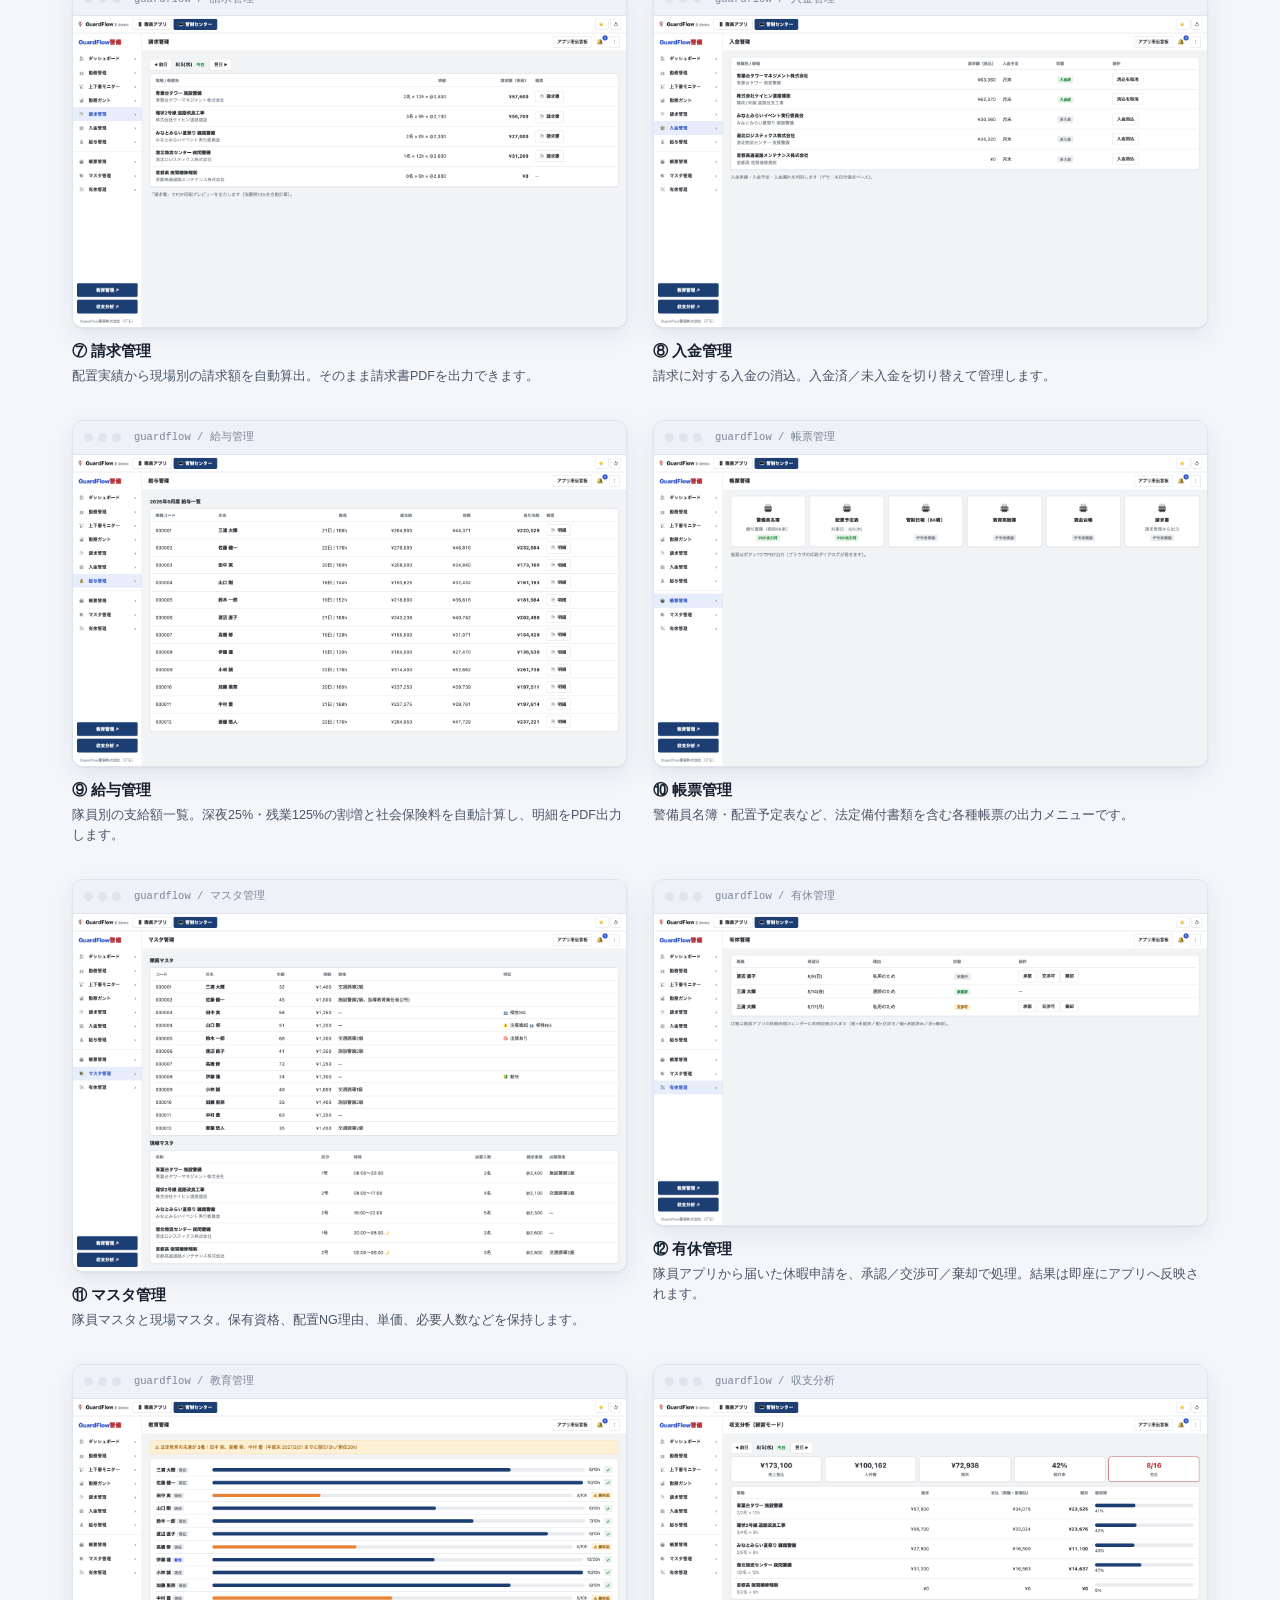
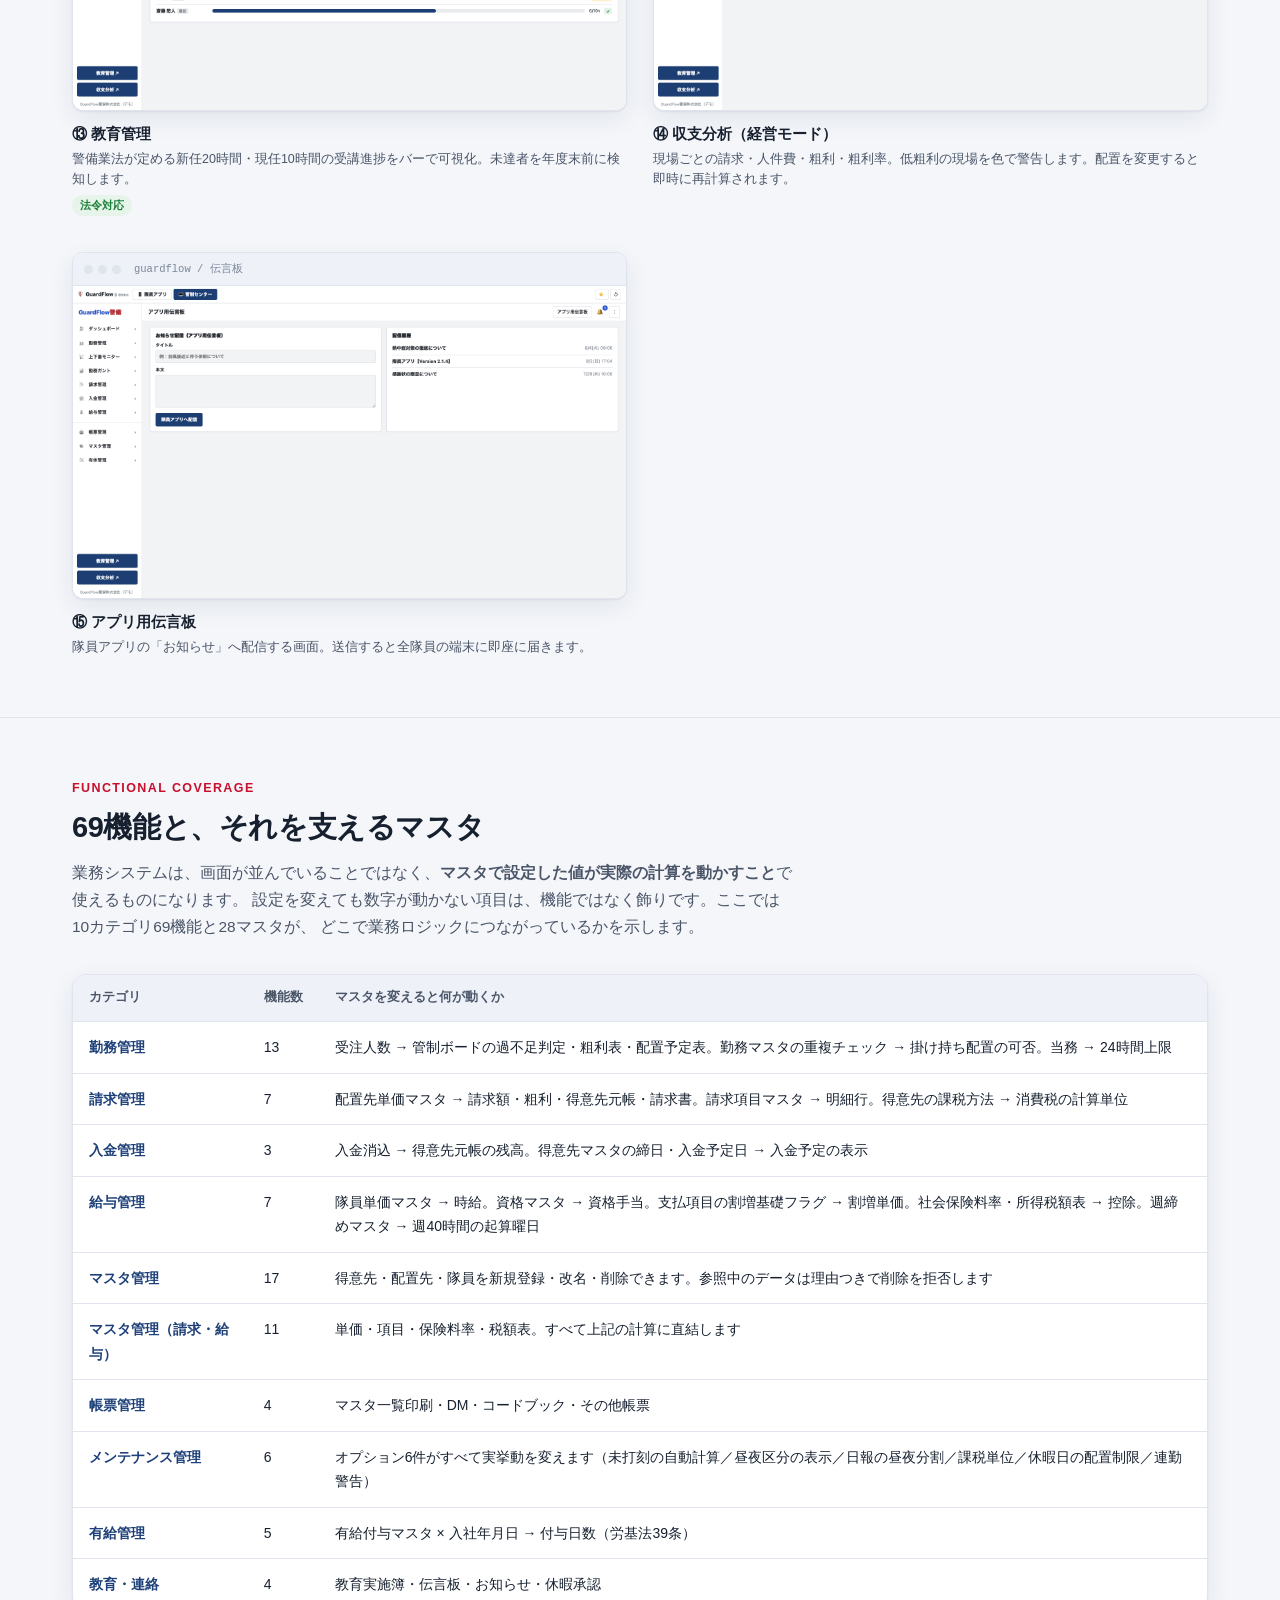
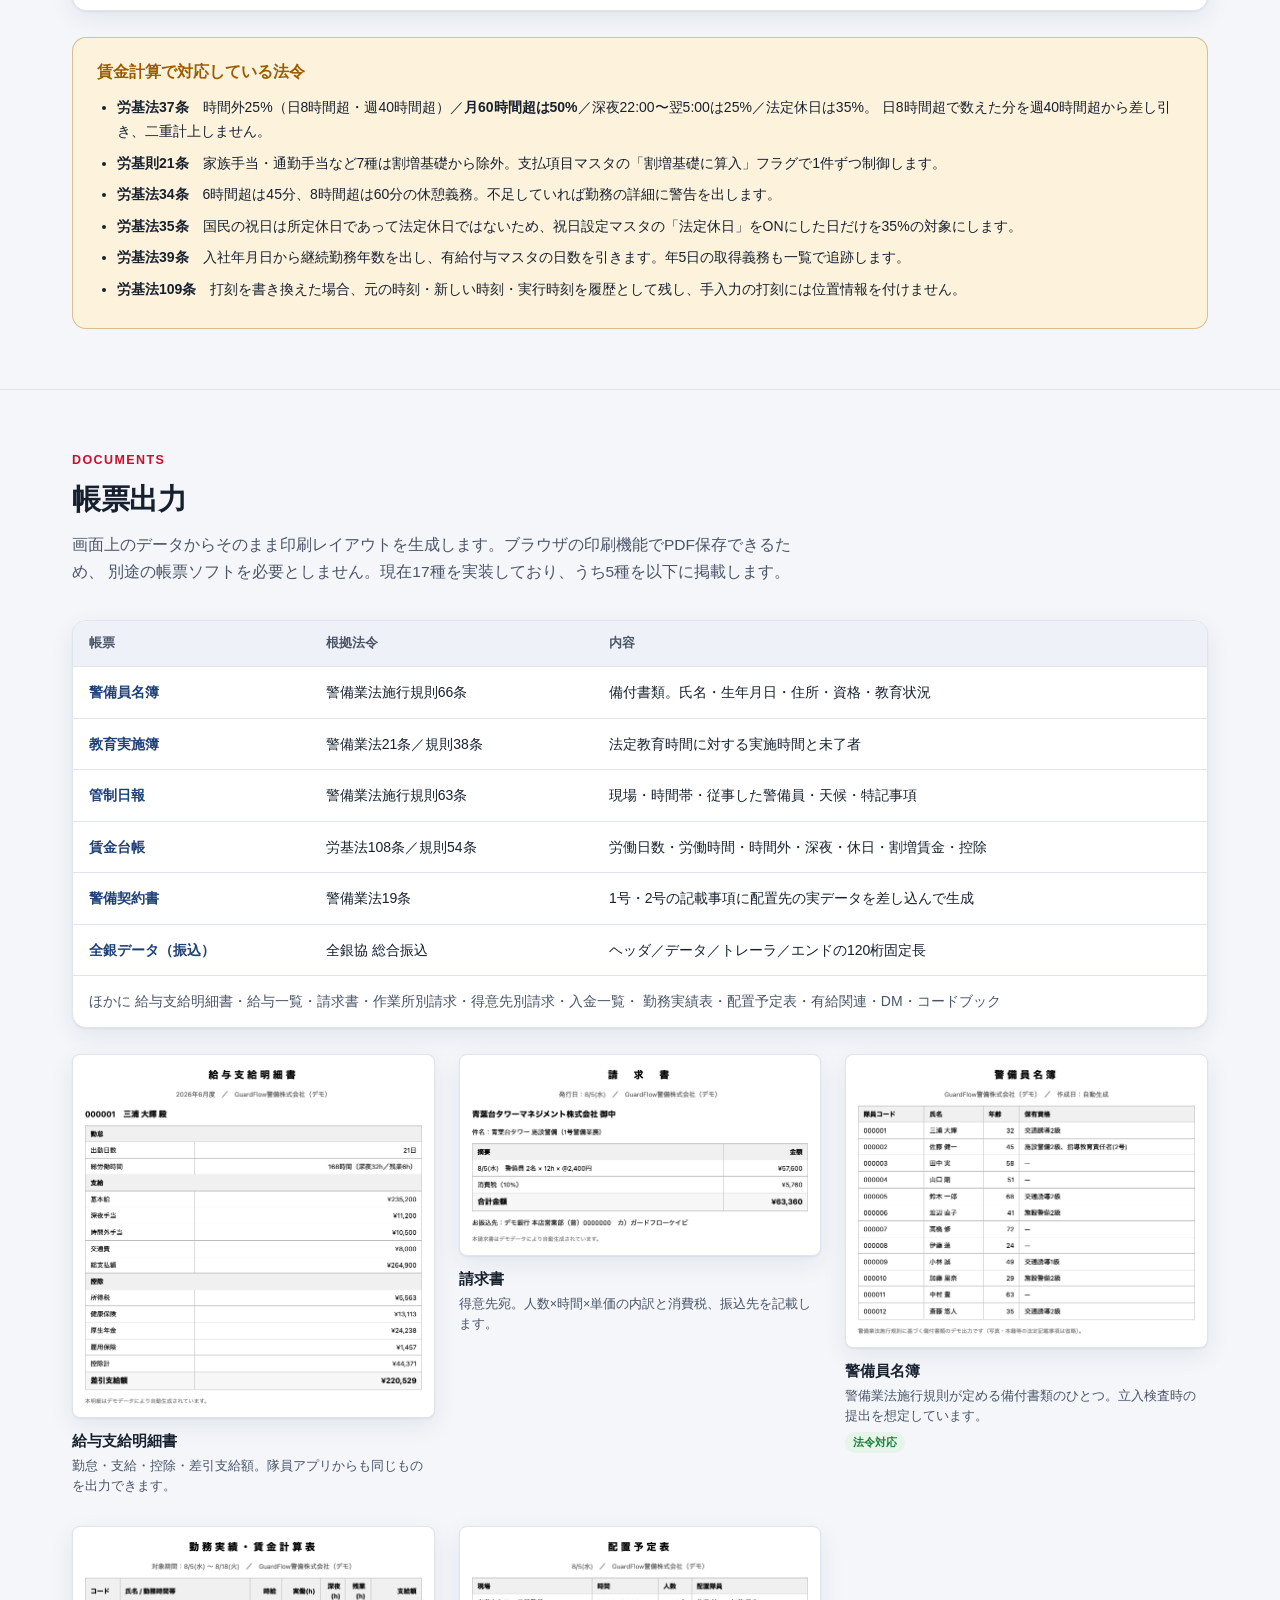
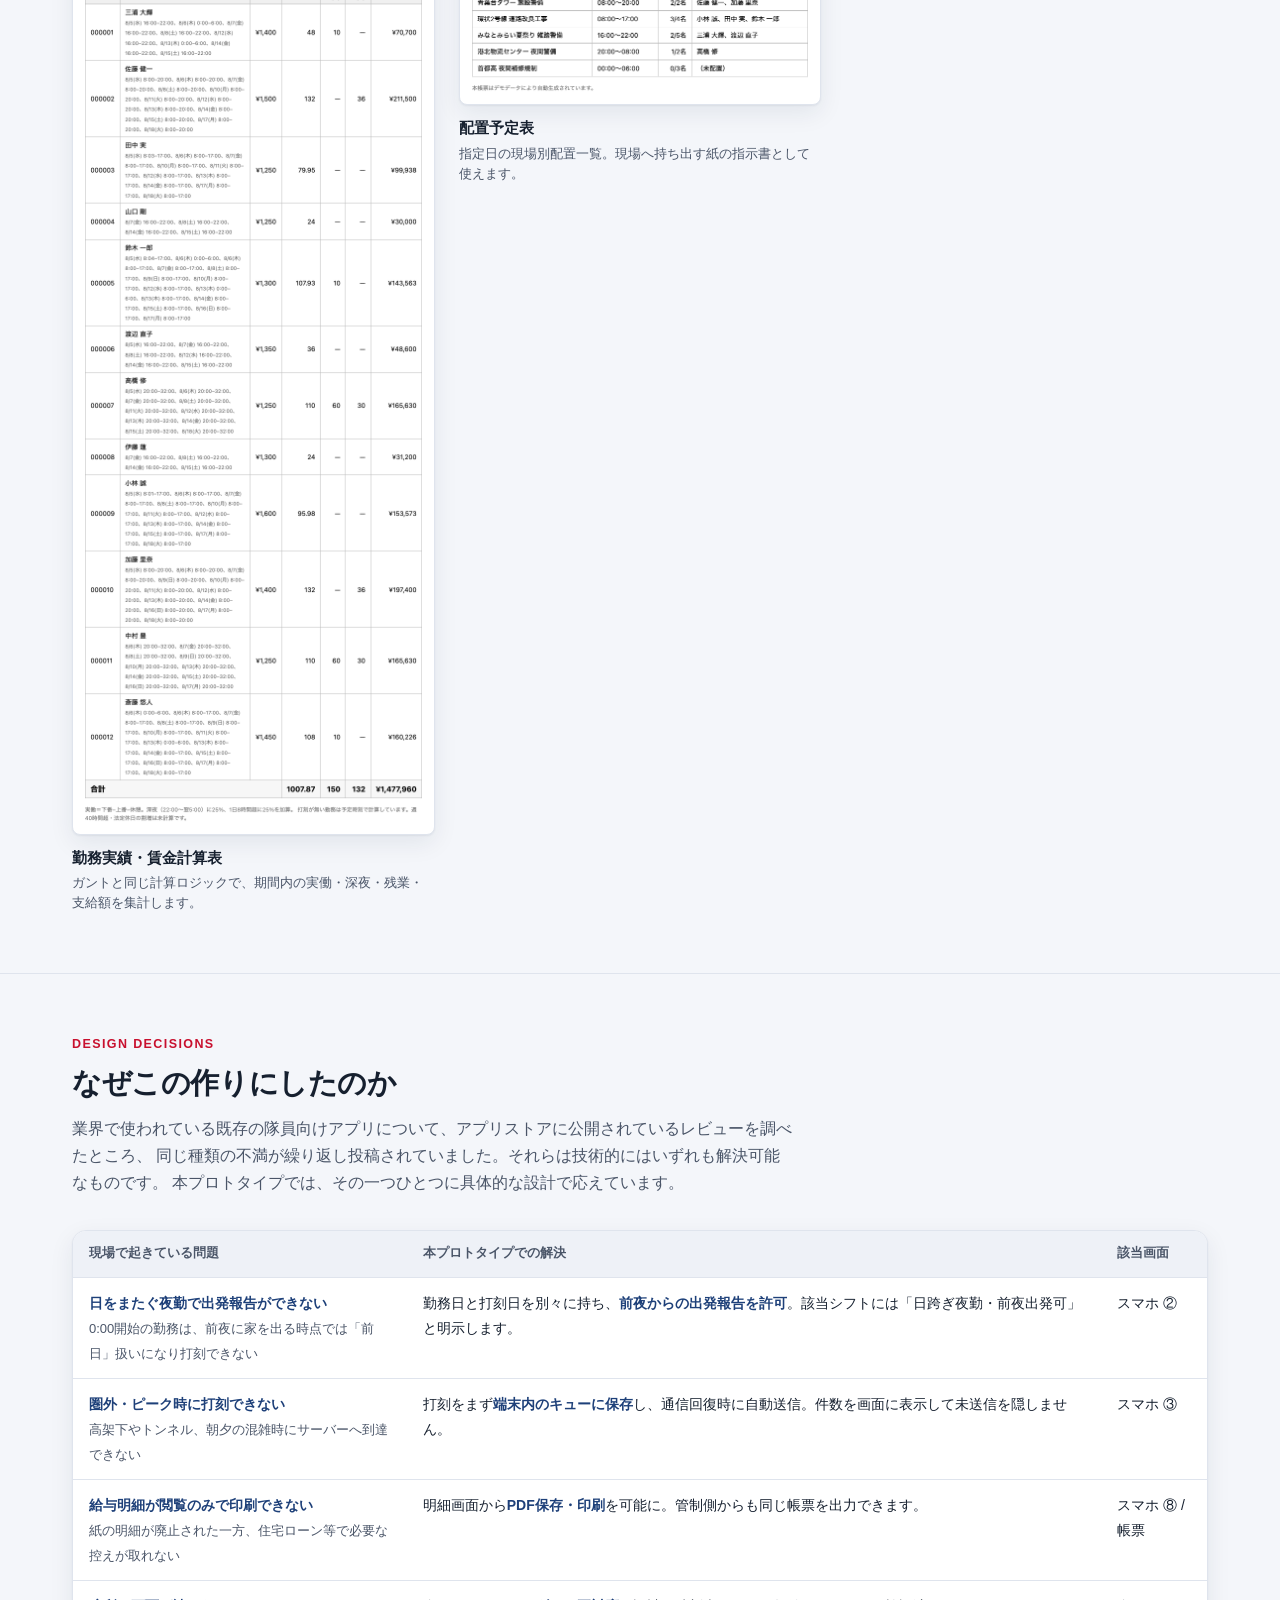
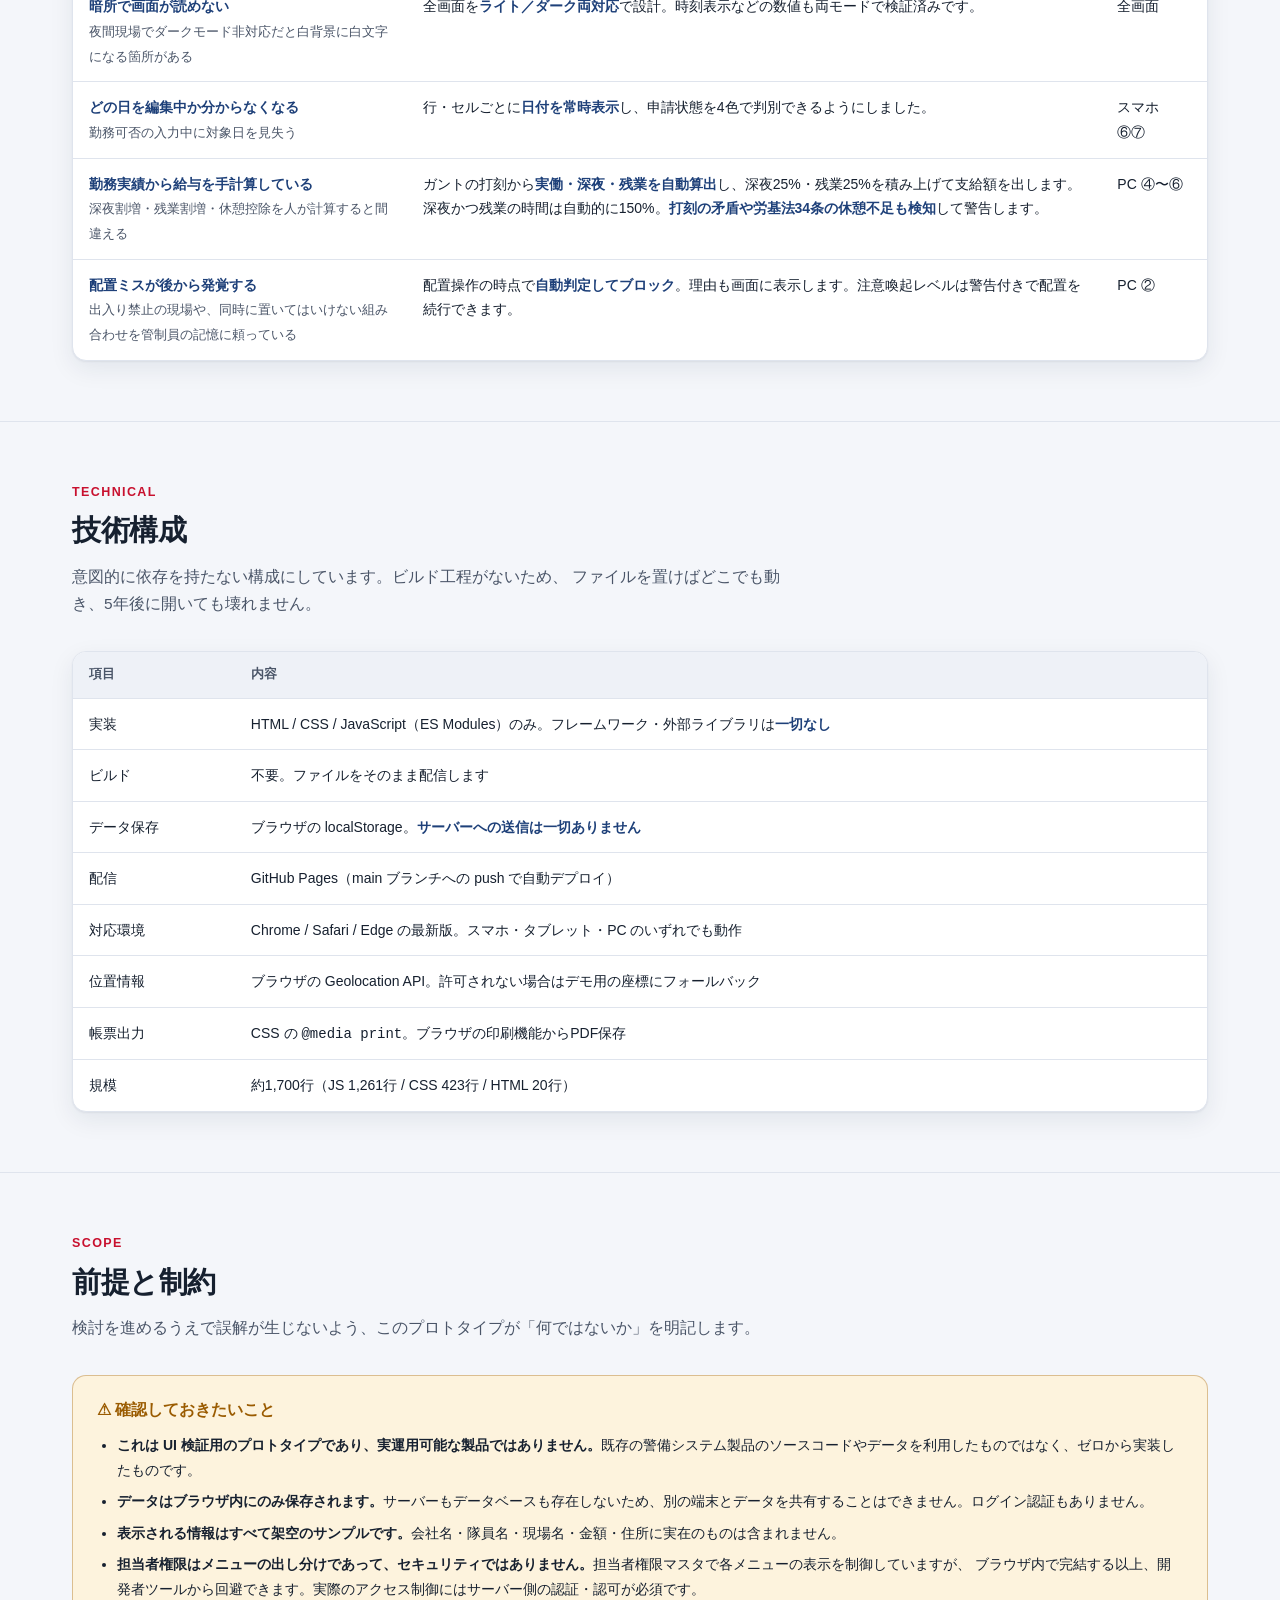
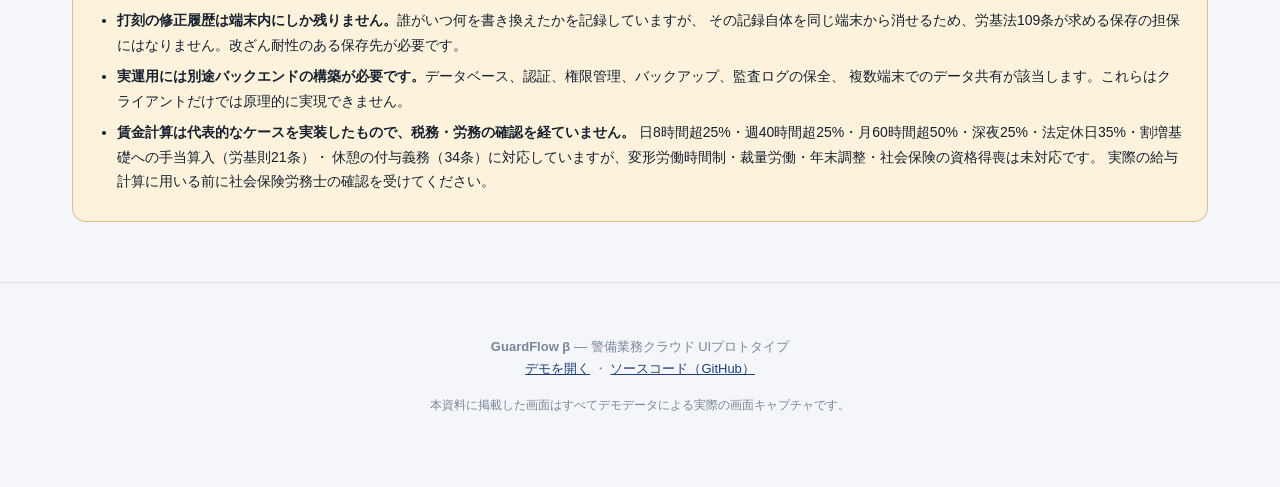
==== commit b4487f3e: "説明資料を実装状況にあわせて更新 - 69機能・28マスタが業務ロジックのどこにつながるかの対応表を追加 - 賃金計算で対応している法令（37条・則21条・34条・35条・39条・109条）を明記 -" ====
--- a/app/docs/index.html
+++ b/app/docs/index.html
@@ -177,6 +177,7 @@
       <a href="#arch">構成</a>
       <a href="#sp">スマホ画面</a>
       <a href="#pc">PC画面</a>
+      <a href="#scope">機能と法令</a>
       <a href="#doc">帳票</a>
       <a href="#design">設計方針</a>
       <a href="#tech">技術</a>
@@ -355,12 +356,66 @@
   </div>
 </section>
 
+<section id="scope">
+  <div class="wrap">
+    <p class="eyebrow">FUNCTIONAL COVERAGE</p>
+    <h2>69機能と、それを支えるマスタ</h2>
+    <p class="lead">業務システムは、画面が並んでいることではなく、<b>マスタで設定した値が実際の計算を動かすこと</b>で使えるものになります。
+      設定を変えても数字が動かない項目は、機能ではなく飾りです。ここでは10カテゴリ69機能と28マスタが、
+      どこで業務ロジックにつながっているかを示します。</p>
+    <div class="tbl-wrap">
+      <table>
+        <thead><tr><th>カテゴリ</th><th>機能数</th><th>マスタを変えると何が動くか</th></tr></thead>
+        <tbody>
+          <tr><td><b>勤務管理</b></td><td>13</td><td>受注人数 → 管制ボードの過不足判定・粗利表・配置予定表。勤務マスタの重複チェック → 掛け持ち配置の可否。当務 → 24時間上限</td></tr>
+          <tr><td><b>請求管理</b></td><td>7</td><td>配置先単価マスタ → 請求額・粗利・得意先元帳・請求書。請求項目マスタ → 明細行。得意先の課税方法 → 消費税の計算単位</td></tr>
+          <tr><td><b>入金管理</b></td><td>3</td><td>入金消込 → 得意先元帳の残高。得意先マスタの締日・入金予定日 → 入金予定の表示</td></tr>
+          <tr><td><b>給与管理</b></td><td>7</td><td>隊員単価マスタ → 時給。資格マスタ → 資格手当。支払項目の割増基礎フラグ → 割増単価。社会保険料率・所得税額表 → 控除。週締めマスタ → 週40時間の起算曜日</td></tr>
+          <tr><td><b>マスタ管理</b></td><td>17</td><td>得意先・配置先・隊員を新規登録・改名・削除できます。参照中のデータは理由つきで削除を拒否します</td></tr>
+          <tr><td><b>マスタ管理（請求・給与）</b></td><td>11</td><td>単価・項目・保険料率・税額表。すべて上記の計算に直結します</td></tr>
+          <tr><td><b>帳票管理</b></td><td>4</td><td>マスタ一覧印刷・DM・コードブック・その他帳票</td></tr>
+          <tr><td><b>メンテナンス管理</b></td><td>6</td><td>オプション6件がすべて実挙動を変えます（未打刻の自動計算／昼夜区分の表示／日報の昼夜分割／課税単位／休暇日の配置制限／連勤警告）</td></tr>
+          <tr><td><b>有給管理</b></td><td>5</td><td>有給付与マスタ × 入社年月日 → 付与日数（労基法39条）</td></tr>
+          <tr><td><b>教育・連絡</b></td><td>4</td><td>教育実施簿・伝言板・お知らせ・休暇承認</td></tr>
+        </tbody>
+      </table>
+    </div>
+    <div class="note" style="margin-top:26px">
+      <h4>賃金計算で対応している法令</h4>
+      <ul>
+        <li><b>労基法37条</b>　時間外25%（日8時間超・週40時間超）／<b>月60時間超は50%</b>／深夜22:00〜翌5:00は25%／法定休日は35%。
+          日8時間超で数えた分を週40時間超から差し引き、二重計上しません。</li>
+        <li><b>労基則21条</b>　家族手当・通勤手当など7種は割増基礎から除外。支払項目マスタの「割増基礎に算入」フラグで1件ずつ制御します。</li>
+        <li><b>労基法34条</b>　6時間超は45分、8時間超は60分の休憩義務。不足していれば勤務の詳細に警告を出します。</li>
+        <li><b>労基法35条</b>　国民の祝日は所定休日であって法定休日ではないため、祝日設定マスタの「法定休日」をONにした日だけを35%の対象にします。</li>
+        <li><b>労基法39条</b>　入社年月日から継続勤務年数を出し、有給付与マスタの日数を引きます。年5日の取得義務も一覧で追跡します。</li>
+        <li><b>労基法109条</b>　打刻を書き換えた場合、元の時刻・新しい時刻・実行時刻を履歴として残し、手入力の打刻には位置情報を付けません。</li>
+      </ul>
+    </div>
+  </div>
+</section>
+
 <section id="doc">
   <div class="wrap">
     <p class="eyebrow">DOCUMENTS</p>
     <h2>帳票出力</h2>
     <p class="lead">画面上のデータからそのまま印刷レイアウトを生成します。ブラウザの印刷機能でPDF保存できるため、
-      別途の帳票ソフトを必要としません。</p>
+      別途の帳票ソフトを必要としません。現在17種を実装しており、うち5種を以下に掲載します。</p>
+    <div class="tbl-wrap" style="margin-bottom:26px">
+      <table>
+        <thead><tr><th>帳票</th><th>根拠法令</th><th>内容</th></tr></thead>
+        <tbody>
+          <tr><td><b>警備員名簿</b></td><td>警備業法施行規則66条</td><td>備付書類。氏名・生年月日・住所・資格・教育状況</td></tr>
+          <tr><td><b>教育実施簿</b></td><td>警備業法21条／規則38条</td><td>法定教育時間に対する実施時間と未了者</td></tr>
+          <tr><td><b>管制日報</b></td><td>警備業法施行規則63条</td><td>現場・時間帯・従事した警備員・天候・特記事項</td></tr>
+          <tr><td><b>賃金台帳</b></td><td>労基法108条／規則54条</td><td>労働日数・労働時間・時間外・深夜・休日・割増賃金・控除</td></tr>
+          <tr><td><b>警備契約書</b></td><td>警備業法19条</td><td>1号・2号の記載事項に配置先の実データを差し込んで生成</td></tr>
+          <tr><td><b>全銀データ（振込）</b></td><td>全銀協 総合振込</td><td>ヘッダ／データ／トレーラ／エンドの120桁固定長</td></tr>
+          <tr><td colspan="3" style="color:var(--text-2)">ほかに 給与支給明細書・給与一覧・請求書・作業所別請求・得意先別請求・入金一覧・
+            勤務実績表・配置予定表・有給関連・DM・コードブック</td></tr>
+        </tbody>
+      </table>
+    </div>
     <div class="grid-doc">
       <figure><a href="img/doc-payslip.png" target="_blank" rel="noopener"><div class="paper"><img src="img/doc-payslip.png" alt="給与支給明細書" loading="lazy"></div></a>
         <figcaption><b>給与支給明細書</b><span>勤怠・支給・控除・差引支給額。隊員アプリからも同じものを出力できます。</span></figcaption></figure>
@@ -463,8 +518,16 @@
         <li><b>これは UI 検証用のプロトタイプであり、実運用可能な製品ではありません。</b>既存の警備システム製品のソースコードやデータを利用したものではなく、ゼロから実装したものです。</li>
         <li><b>データはブラウザ内にのみ保存されます。</b>サーバーもデータベースも存在しないため、別の端末とデータを共有することはできません。ログイン認証もありません。</li>
         <li><b>表示される情報はすべて架空のサンプルです。</b>会社名・隊員名・現場名・金額・住所に実在のものは含まれません。</li>
-        <li><b>実運用には別途バックエンドの構築が必要です。</b>データベース、認証、権限管理、バックアップ、監査ログなどが該当します。</li>
-        <li><b>法令要件は一部のみ実装しています。</b>教育進捗管理と警備員名簿には対応していますが、備付書類8種すべて・年末調整・全銀フォーマット出力などは未実装です。</li>
+        <li><b>担当者権限はメニューの出し分けであって、セキュリティではありません。</b>担当者権限マスタで各メニューの表示を制御していますが、
+          ブラウザ内で完結する以上、開発者ツールから回避できます。実際のアクセス制御にはサーバー側の認証・認可が必須です。</li>
+        <li><b>打刻の修正履歴は端末内にしか残りません。</b>誰がいつ何を書き換えたかを記録していますが、
+          その記録自体を同じ端末から消せるため、労基法109条が求める保存の担保にはなりません。改ざん耐性のある保存先が必要です。</li>
+        <li><b>実運用には別途バックエンドの構築が必要です。</b>データベース、認証、権限管理、バックアップ、監査ログの保全、
+          複数端末でのデータ共有が該当します。これらはクライアントだけでは原理的に実現できません。</li>
+        <li><b>賃金計算は代表的なケースを実装したもので、税務・労務の確認を経ていません。</b>
+          日8時間超25%・週40時間超25%・月60時間超50%・深夜25%・法定休日35%・割増基礎への手当算入（労基則21条）・
+          休憩の付与義務（34条）に対応していますが、変形労働時間制・裁量労働・年末調整・社会保険の資格得喪は未対応です。
+          実際の給与計算に用いる前に社会保険労務士の確認を受けてください。</li>
       </ul>
     </div>
   </div>
